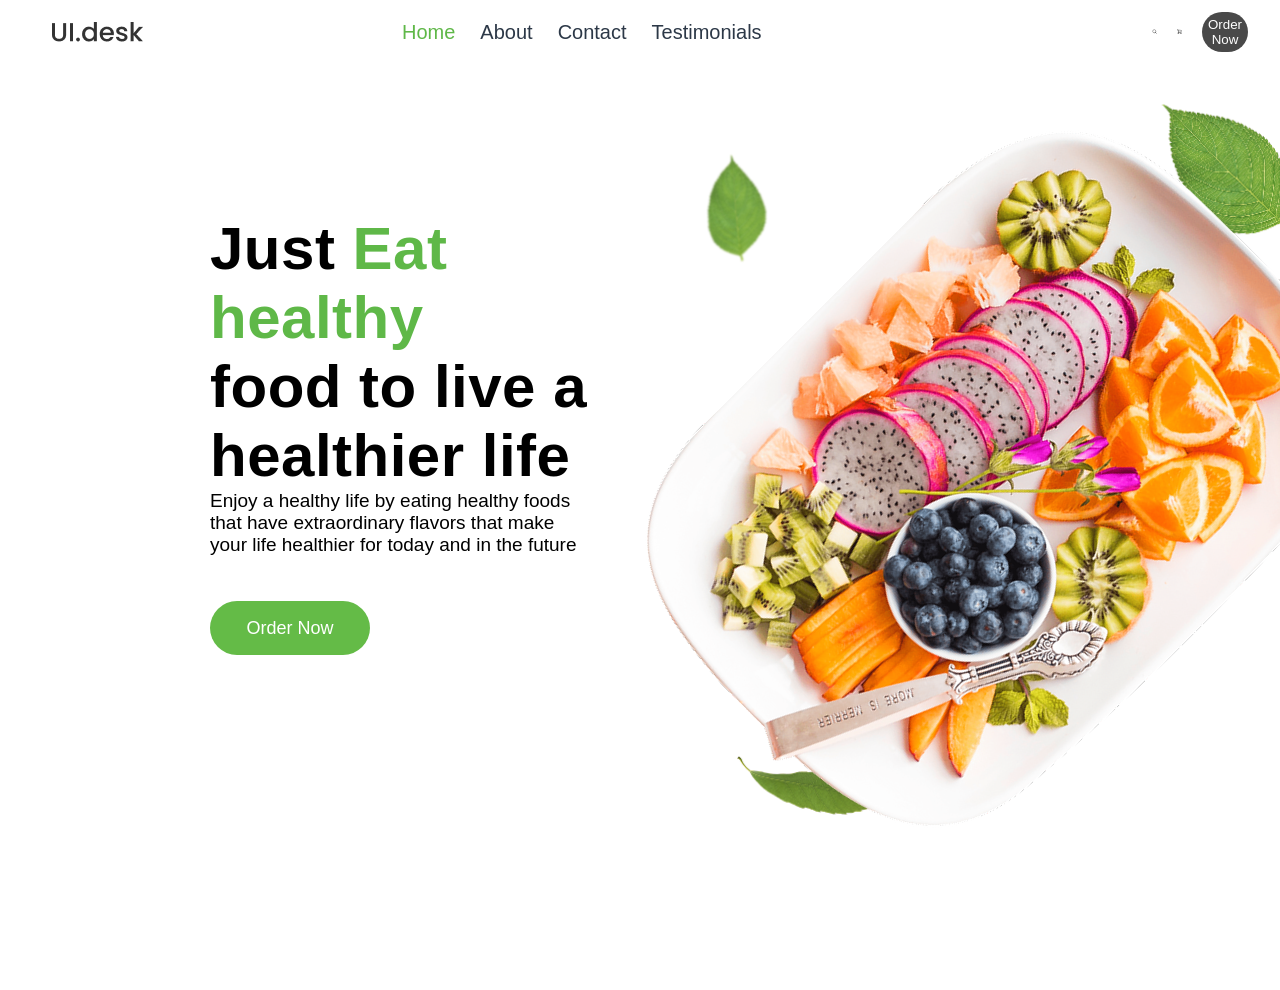
==== homework16-1/index.html @ e789204e "homework16" ====
<!doctype html>
<html lang="en">
  <head>
    <meta charset="UTF-8" />
    <meta name="viewport" content="width=device-width, initial-scale=1.0" />
    <title>Здоровое питание</title>
    <link rel="stylesheet" href="./style.css" />
  </head>
  <body>
    <div class="container1">
      <div class="header">
        <img src="./UI.desk.png" alt="" class="img1" />

        <a href="" class="text1">Home</a>
        <a href="" class="text2">About</a>
        <a href="" class="text2">Contact</a>
        <a href="" class="text2" style="padding-right: 370px">Testimonials</a>

        <svg
          xmlns="http://www.w3.org/2000/svg"
          fill="none"
          viewBox="0 0 24 24"
          stroke-width="1.5"
          stroke="currentColor"
          class="size-6"
        >
          <path
            stroke-linecap="round"
            stroke-linejoin="round"
            d="m21 21-5.197-5.197m0 0A7.5 7.5 0 1 0 5.196 5.196a7.5 7.5 0 0 0 10.607 10.607Z"
          />
        </svg>

        <svg
          xmlns="http://www.w3.org/2000/svg"
          fill="none"
          viewBox="0 0 24 24"
          stroke-width="1.5"
          stroke="currentColor"
          class="size-6"
        >
          <path
            stroke-linecap="round"
            stroke-linejoin="round"
            d="M2.25 3h1.386c.51 0 .955.343 1.087.835l.383 1.437M7.5 14.25a3 3 0 0 0-3 3h15.75m-12.75-3h11.218c1.121-2.3 2.1-4.684 2.924-7.138a60.114 60.114 0 0 0-16.536-1.84M7.5 14.25 5.106 5.272M6 20.25a.75.75 0 1 1-1.5 0 .75.75 0 0 1 1.5 0Zm12.75 0a.75.75 0 1 1-1.5 0 .75.75 0 0 1 1.5 0Z"
          />
        </svg>

        <button class="button1">
          <p>Order Now</p>
        </button>
      </div>

      <div class="in-container1">
        <div class="div1">
          <h1 class="title1">
            Just <span class="span1">Eat healthy <br /></span>food to live a
            <br />healthier life
          </h1>
          <p class="subtitle1">
            Enjoy a healthy life by eating healthy foods <br>that have extraordinary
            flavors that make <br>your life healthier for today and in the future
          </p>

          <button class="button2">
            <p>Order Now</p>
          </button>
        </div>

        <div class="div2">

            <img src="./header Image.png" alt="" class="img2">
        </div>
      </div>
    </div>

    
  </body>
</html>
---- homework16-1/style.css ----
* {
  margin: 0;
  font-family: 'Lucida Sans', 'Lucida Sans Regular', 'Lucida Grande', 'Lucida Sans Unicode', Geneva, Verdana, sans-serif;
}
.container1 {
    width: 100%;
    height: 110vh;
}
.header {
  width: 95%;
  height: 40px;
  padding: 12px 0px;
  margin: auto;
  display: flex;
  align-items: center;
  gap: 20px; 
}
.img1{
    margin-left: 20px;
}
.text1{
    padding-left: 239px;
    color: rgba(95, 184, 72, 1);
    font-size: 20px;
    text-decoration: none;
}
.text2{
    padding-left: 5px;
    color: rgba(44, 56, 71, 1);
    font-size: 20px;
    text-decoration: none;
}
.size-6{
    max-width: 25px;

}
.button1{
    width: 130px;
    height: 40px;
    border-radius: 22px;
    background-color: rgba(73, 73, 73, 1);
    color: white;
    border: none;
}
.in-container1{
    width: 100%;
    display: flex;

}
.div1{
    width: 500px;
    height: 500px;
    margin-left: 180px;
    margin-top: 150px;
    padding-left: 30px;
}
.title1{
    font-size: 60px;
    font-weight: 600;
    letter-spacing: 0.5px;
}
.span1{
    color: rgba(95, 184, 72, 1);
}
.subtitle1{
    max-width: 480px;
    font-size: 19px;
}
.button2{
    width: 160px;
    height: 54px;
    border-radius: 28px;
    background-color: rgba(100, 187, 71, 1);
    color: white;
    border: none;
    margin-top: 45px;
    font-size: 18px;

}
.div2{
    width: 700px;
    height: 770px;
    background-image: url("./bg\ elements.png");
    background-position: center;
    background-repeat: no-repeat;
    background-size: cover;
    margin-left: -90px;
}
.img2{
    margin-right: -59px;
}
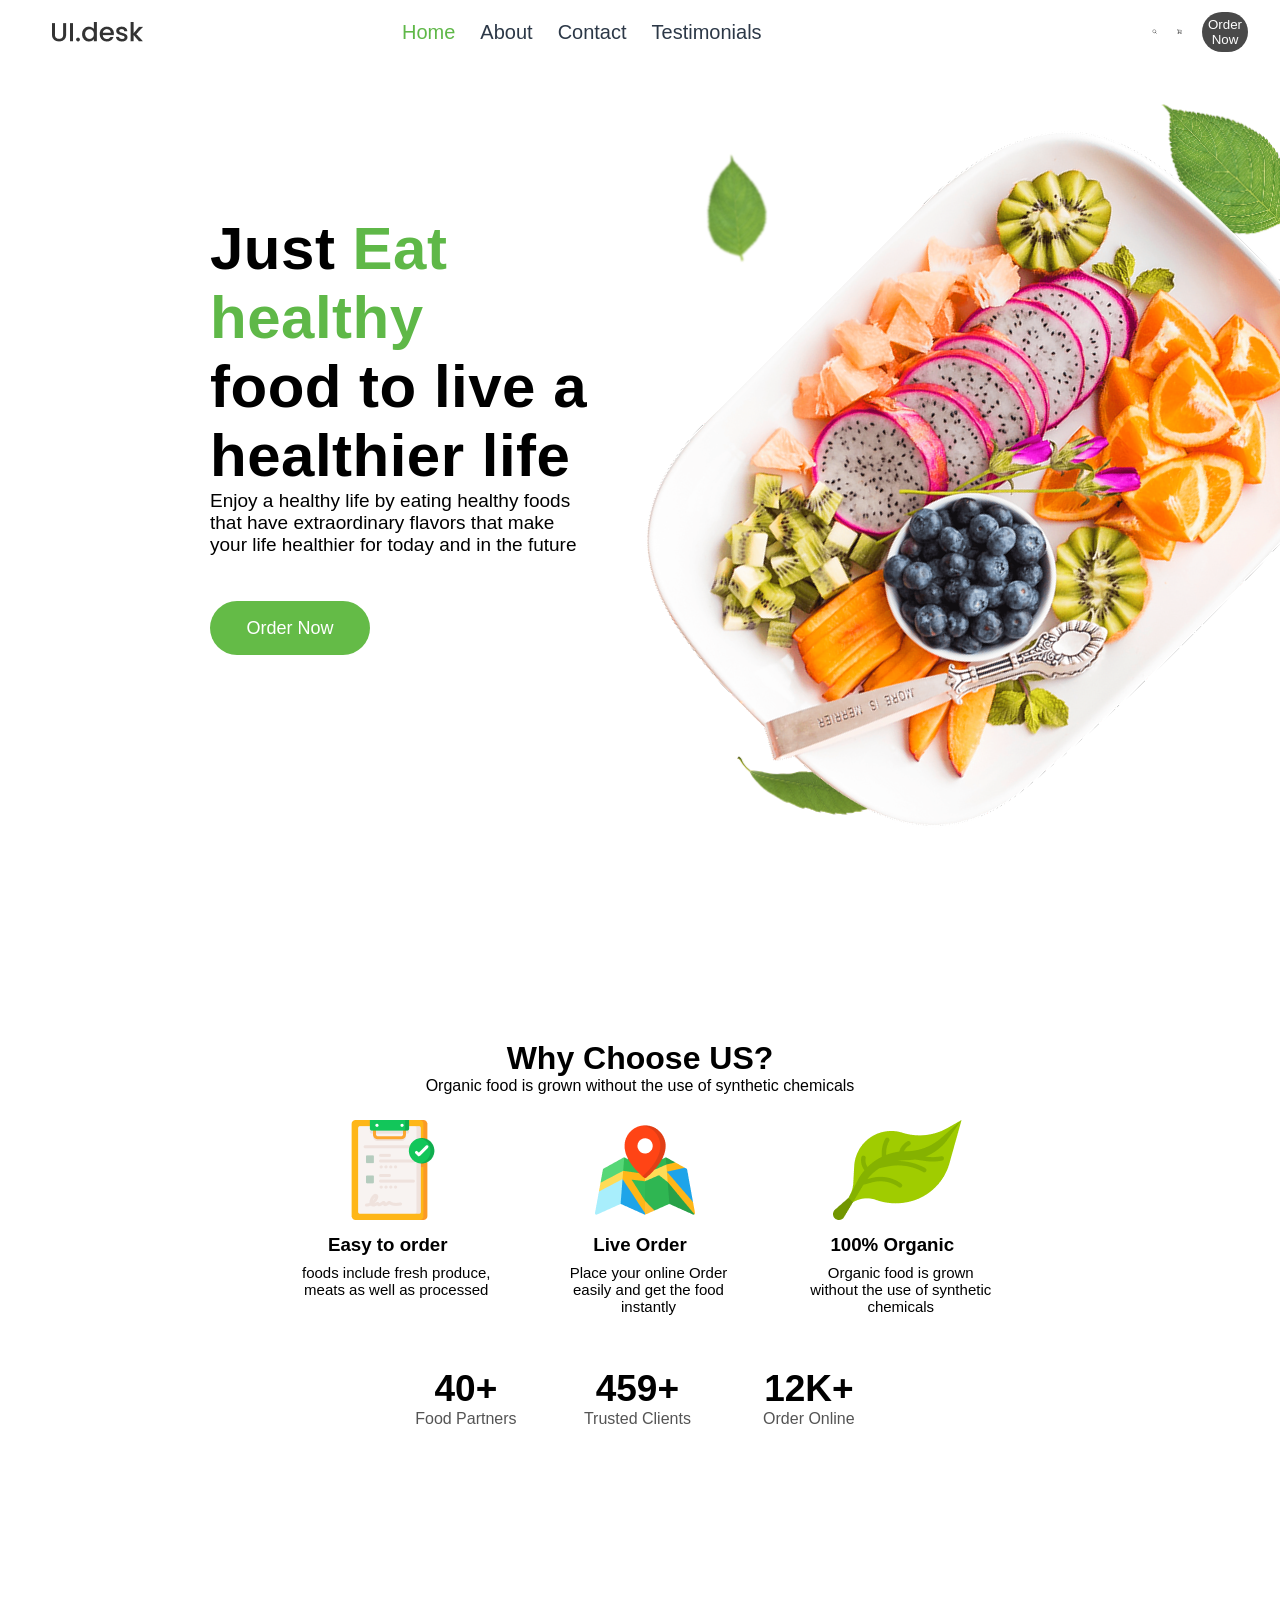
==== commit 8b14166a: "homework16" ====
--- a/homework16-1/index.html
+++ b/homework16-1/index.html
@@ -58,8 +58,9 @@
             <br />healthier life
           </h1>
           <p class="subtitle1">
-            Enjoy a healthy life by eating healthy foods <br>that have extraordinary
-            flavors that make <br>your life healthier for today and in the future
+            Enjoy a healthy life by eating healthy foods <br />that have
+            extraordinary flavors that make <br />your life healthier for today
+            and in the future
           </p>
 
           <button class="button2">
@@ -68,12 +69,71 @@
         </div>
 
         <div class="div2">
-
-            <img src="./header Image.png" alt="" class="img2">
+          <img src="./header Image.png" alt="" class="img2" />
         </div>
       </div>
     </div>
 
-    
+    <div class="container2">
+      <h1 class="title2">Why Choose US?</h1>
+      <p class="subtitle2">
+        Organic food is grown without the use of synthetic chemicals
+      </p>
+
+      <div class="in-container2">
+        <div class="in-cont">
+          <div class="div3">
+            <img src="./Icon.png" alt="" class="img3"/>
+
+            <h3>Easy to order</h3>
+            <p class="subtitle3">
+              foods include fresh produce, meats as well as processed
+            </p>
+
+          </div>
+
+          <div class="div3">
+
+            <img src="./Icon (1).png" alt="" class="img3"/>
+
+            <h3>Live Order</h3>
+            <p class="subtitle3">
+              Place your online Order easily and get the food instantly
+            </p>
+          </div>
+
+          <div class="div3">
+
+            <img src="./leaf 1.png" alt="" class="img3"/>
+
+            <h3>100% Organic</h3>
+            <p class="subtitle3">
+              Organic food is grown without the use of synthetic chemicals
+            </p>
+          </div>
+        </div>
+
+        <div class="in-cont2">
+
+            <div class="div4">
+
+                <h1 class="title3">40+</h1>
+                <p style="color: rgba(84, 84, 84, 1);">Food Partners</p>
+            </div>
+
+            <div class="div4">
+
+                <h1 class="title3">459+</h1>
+                <p style="color: rgba(84, 84, 84, 1);">Trusted Clients</p>
+            </div>
+
+            <div class="div4">
+
+                <h1 class="title3">12K+</h1>
+                <p style="color: rgba(84, 84, 84, 1);">Order Online</p>
+            </div>
+        </div>
+      </div>
+    </div>
   </body>
 </html>
--- a/homework16-1/style.css
+++ b/homework16-1/style.css
@@ -88,4 +88,53 @@
 }
 .img2{
     margin-right: -59px;
+}
+.container2{
+    width: 70%;
+    height: 63vh;
+    margin: auto;
+    text-align: center;
+    margin-top: 50px;
+    margin-bottom: 30px;
+}
+.in-cont{
+    width: 80%;
+    height: 250px;
+    margin: auto;
+    display: flex;
+    gap: 40px;
+}
+.div3{
+    width: 33%;
+    height: 100%;
+    flex-direction: column;
+    text-align: center;
+}
+.img3{
+    margin-top: 25px;
+    margin-bottom: 10px;
+    margin-left: 10px;
+}
+.subtitle3{
+    max-width: 250px;
+    font-size: 15px;
+    padding-left: 17px;
+    padding-top: 8px;
+}
+.in-cont2{
+    width: 58%;
+    height: 110px;
+    margin: auto;
+    margin-top: 13px;
+    display: flex;
+}
+.div4{
+    width: 33%;
+    height: 100%;
+    text-align: center;
+}
+.title3{
+    padding-top: 10px;
+    font-weight: 900;
+    font-size: 37px;
 }
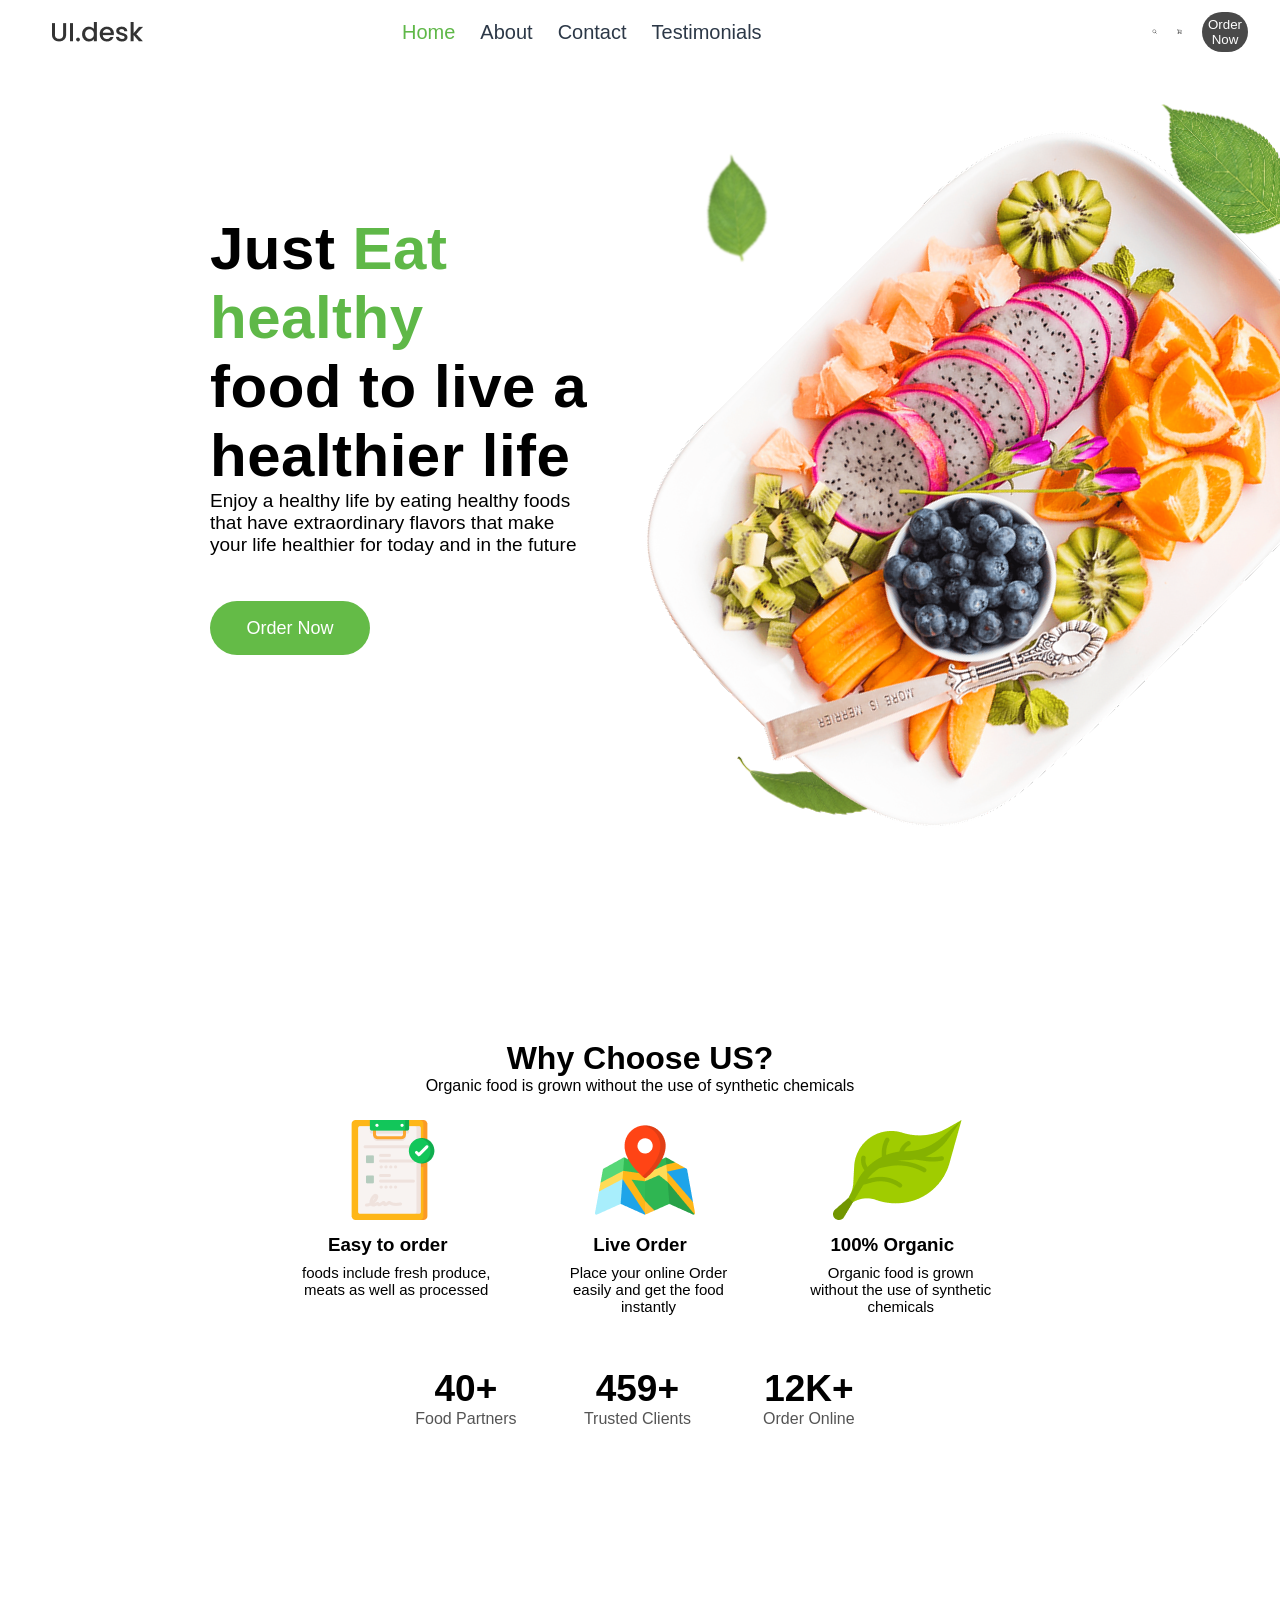
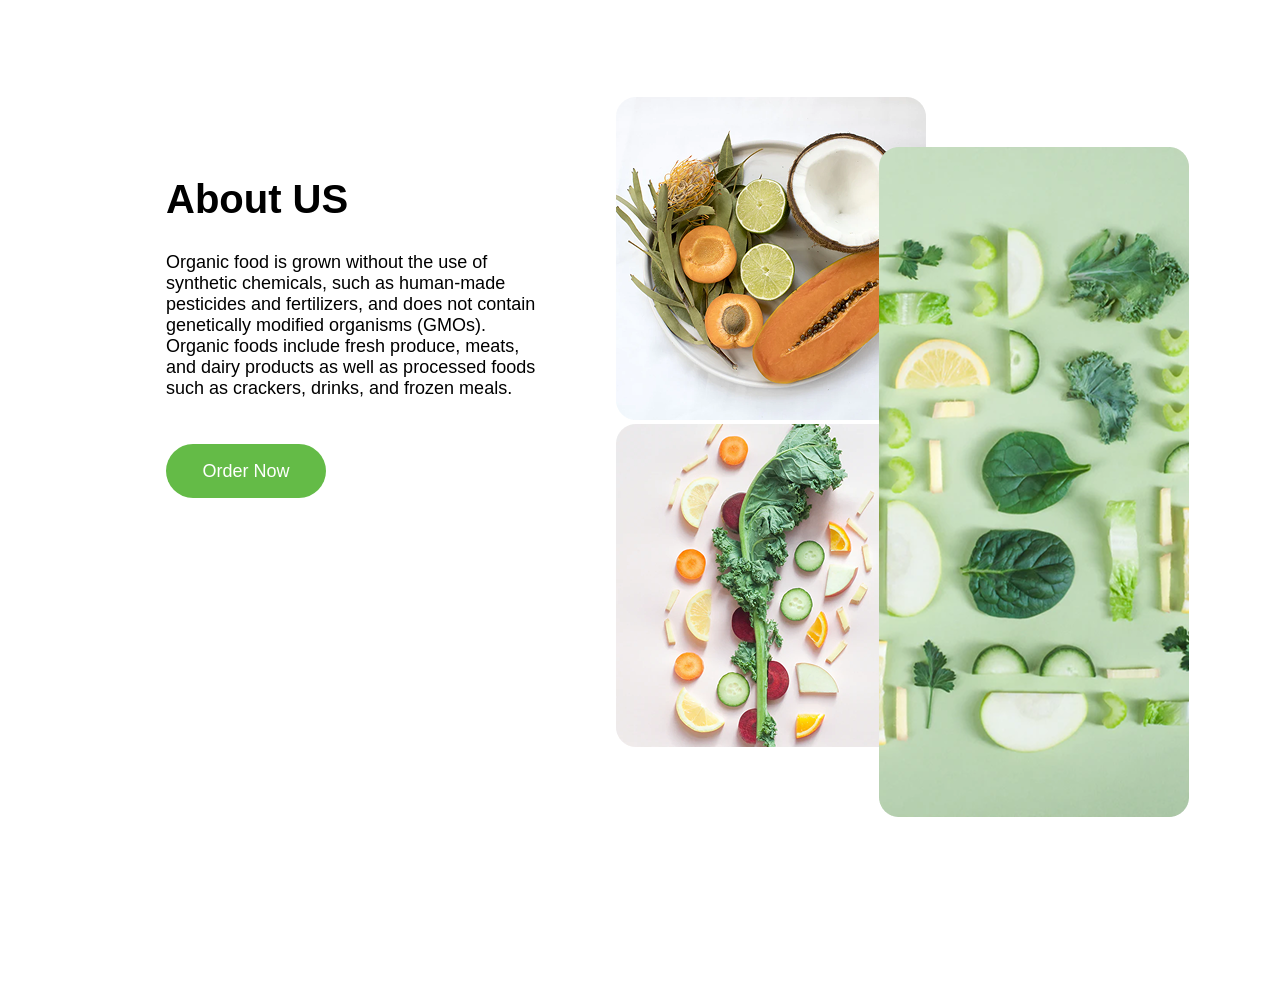
==== commit 44925a5a: "homework16" ====
--- a/homework16-1/index.html
+++ b/homework16-1/index.html
@@ -83,18 +83,16 @@
       <div class="in-container2">
         <div class="in-cont">
           <div class="div3">
-            <img src="./Icon.png" alt="" class="img3"/>
+            <img src="./Icon.png" alt="" class="img3" />
 
             <h3>Easy to order</h3>
             <p class="subtitle3">
               foods include fresh produce, meats as well as processed
             </p>
-
           </div>
 
           <div class="div3">
-
-            <img src="./Icon (1).png" alt="" class="img3"/>
+            <img src="./Icon (1).png" alt="" class="img3" />
 
             <h3>Live Order</h3>
             <p class="subtitle3">
@@ -103,8 +101,7 @@
           </div>
 
           <div class="div3">
-
-            <img src="./leaf 1.png" alt="" class="img3"/>
+            <img src="./leaf 1.png" alt="" class="img3" />
 
             <h3>100% Organic</h3>
             <p class="subtitle3">
@@ -114,26 +111,52 @@
         </div>
 
         <div class="in-cont2">
+          <div class="div4">
+            <h1 class="title3">40+</h1>
+            <p style="color: rgba(84, 84, 84, 1)">Food Partners</p>
+          </div>
 
-            <div class="div4">
+          <div class="div4">
+            <h1 class="title3">459+</h1>
+            <p style="color: rgba(84, 84, 84, 1)">Trusted Clients</p>
+          </div>
 
-                <h1 class="title3">40+</h1>
-                <p style="color: rgba(84, 84, 84, 1);">Food Partners</p>
-            </div>
-
-            <div class="div4">
-
-                <h1 class="title3">459+</h1>
-                <p style="color: rgba(84, 84, 84, 1);">Trusted Clients</p>
-            </div>
-
-            <div class="div4">
-
-                <h1 class="title3">12K+</h1>
-                <p style="color: rgba(84, 84, 84, 1);">Order Online</p>
-            </div>
+          <div class="div4">
+            <h1 class="title3">12K+</h1>
+            <p style="color: rgba(84, 84, 84, 1)">Order Online</p>
+          </div>
         </div>
       </div>
     </div>
+
+    <div class="container3">
+      <div class="in-container3">
+        <h1 class="title4">About US</h1>
+        <p class="subtitle4">
+          Organic food is grown without the use of <br />synthetic chemicals,
+          such as human-made <br />pesticides and fertilizers, and does not
+          contain <br />
+          genetically modified organisms (GMOs). <br />Organic foods include
+          fresh produce, meats, <br />and dairy products as well as processed
+          foods <br />such as crackers, drinks, and frozen meals.
+        </p>
+
+        <button class="button2" style="margin-left: 70px">
+          <p>Order Now</p>
+        </button>
+      </div>
+
+      <div class="in-container4">
+        <img src="./Image 01.png" alt="" style="margin-left: 30px" />
+
+        <img src="./Image 02.png" alt="" style="margin-left: 30px" />
+      </div>
+
+      <div class="in-container5">
+        <img src="./Image 03.png" alt="" />
+      </div>
+    </div>
+
+    
   </body>
 </html>
--- a/homework16-1/style.css
+++ b/homework16-1/style.css
@@ -1,10 +1,12 @@
 * {
   margin: 0;
-  font-family: 'Lucida Sans', 'Lucida Sans Regular', 'Lucida Grande', 'Lucida Sans Unicode', Geneva, Verdana, sans-serif;
+  font-family:
+    "Lucida Sans", "Lucida Sans Regular", "Lucida Grande",
+    "Lucida Sans Unicode", Geneva, Verdana, sans-serif;
 }
 .container1 {
-    width: 100%;
-    height: 110vh;
+  width: 100%;
+  height: 110vh;
 }
 .header {
   width: 95%;
@@ -13,128 +15,152 @@
   margin: auto;
   display: flex;
   align-items: center;
-  gap: 20px; 
+  gap: 20px;
 }
-.img1{
-    margin-left: 20px;
+.img1 {
+  margin-left: 20px;
 }
-.text1{
-    padding-left: 239px;
-    color: rgba(95, 184, 72, 1);
-    font-size: 20px;
-    text-decoration: none;
+.text1 {
+  padding-left: 239px;
+  color: rgba(95, 184, 72, 1);
+  font-size: 20px;
+  text-decoration: none;
 }
-.text2{
-    padding-left: 5px;
-    color: rgba(44, 56, 71, 1);
-    font-size: 20px;
-    text-decoration: none;
+.text2 {
+  padding-left: 5px;
+  color: rgba(44, 56, 71, 1);
+  font-size: 20px;
+  text-decoration: none;
 }
-.size-6{
-    max-width: 25px;
-
+.size-6 {
+  max-width: 25px;
 }
-.button1{
-    width: 130px;
-    height: 40px;
-    border-radius: 22px;
-    background-color: rgba(73, 73, 73, 1);
-    color: white;
-    border: none;
+.button1 {
+  width: 130px;
+  height: 40px;
+  border-radius: 22px;
+  background-color: rgba(73, 73, 73, 1);
+  color: white;
+  border: none;
 }
-.in-container1{
-    width: 100%;
-    display: flex;
-
+.in-container1 {
+  width: 100%;
+  display: flex;
 }
-.div1{
-    width: 500px;
-    height: 500px;
-    margin-left: 180px;
-    margin-top: 150px;
-    padding-left: 30px;
+.div1 {
+  width: 500px;
+  height: 500px;
+  margin-left: 180px;
+  margin-top: 150px;
+  padding-left: 30px;
 }
-.title1{
-    font-size: 60px;
-    font-weight: 600;
-    letter-spacing: 0.5px;
+.title1 {
+  font-size: 60px;
+  font-weight: 600;
+  letter-spacing: 0.5px;
 }
-.span1{
-    color: rgba(95, 184, 72, 1);
+.span1 {
+  color: rgba(95, 184, 72, 1);
 }
-.subtitle1{
-    max-width: 480px;
-    font-size: 19px;
+.subtitle1 {
+  max-width: 480px;
+  font-size: 19px;
 }
-.button2{
-    width: 160px;
-    height: 54px;
-    border-radius: 28px;
-    background-color: rgba(100, 187, 71, 1);
-    color: white;
-    border: none;
-    margin-top: 45px;
-    font-size: 18px;
-
+.button2 {
+  width: 160px;
+  height: 54px;
+  border-radius: 28px;
+  background-color: rgba(100, 187, 71, 1);
+  color: white;
+  border: none;
+  margin-top: 45px;
+  font-size: 18px;
 }
-.div2{
-    width: 700px;
-    height: 770px;
-    background-image: url("./bg\ elements.png");
-    background-position: center;
-    background-repeat: no-repeat;
-    background-size: cover;
-    margin-left: -90px;
+.div2 {
+  width: 700px;
+  height: 770px;
+  background-image: url("./bg\ elements.png");
+  background-position: center;
+  background-repeat: no-repeat;
+  background-size: cover;
+  margin-left: -90px;
 }
-.img2{
-    margin-right: -59px;
+.img2 {
+  margin-right: -59px;
 }
-.container2{
-    width: 70%;
-    height: 63vh;
-    margin: auto;
-    text-align: center;
-    margin-top: 50px;
-    margin-bottom: 30px;
+.container2 {
+  width: 70%;
+  height: 63vh;
+  margin: auto;
+  text-align: center;
+  margin-top: 50px;
+  margin-bottom: 30px;
 }
-.in-cont{
-    width: 80%;
-    height: 250px;
-    margin: auto;
-    display: flex;
-    gap: 40px;
+.in-cont {
+  width: 80%;
+  height: 250px;
+  margin: auto;
+  display: flex;
+  gap: 40px;
 }
-.div3{
-    width: 33%;
-    height: 100%;
-    flex-direction: column;
-    text-align: center;
+.div3 {
+  width: 33%;
+  height: 100%;
+  flex-direction: column;
+  text-align: center;
 }
-.img3{
-    margin-top: 25px;
-    margin-bottom: 10px;
-    margin-left: 10px;
+.img3 {
+  margin-top: 25px;
+  margin-bottom: 10px;
+  margin-left: 10px;
 }
-.subtitle3{
-    max-width: 250px;
-    font-size: 15px;
-    padding-left: 17px;
-    padding-top: 8px;
+.subtitle3 {
+  max-width: 250px;
+  font-size: 15px;
+  padding-left: 17px;
+  padding-top: 8px;
 }
-.in-cont2{
-    width: 58%;
-    height: 110px;
-    margin: auto;
-    margin-top: 13px;
-    display: flex;
+.in-cont2 {
+  width: 58%;
+  height: 110px;
+  margin: auto;
+  margin-top: 13px;
+  display: flex;
 }
-.div4{
-    width: 33%;
-    height: 100%;
-    text-align: center;
+.div4 {
+  width: 33%;
+  height: 100%;
+  text-align: center;
 }
-.title3{
-    padding-top: 10px;
-    font-weight: 900;
-    font-size: 37px;
-}+.title3 {
+  padding-top: 10px;
+  font-weight: 900;
+  font-size: 37px;
+}
+.container3 {
+  width: 85%;
+  height: 100vh;
+  margin: auto;
+  display: flex;
+  margin-top: 90px;
+}
+.title4 {
+  padding-top: 80px;
+  font-size: 40px;
+  padding-left: 70px;
+  padding-bottom: 30px;
+}
+.subtitle4 {
+  padding-left: 70px;
+  font-size: 18px;
+}
+.in-container3 {
+  width: 45%;
+}
+.in-container4 {
+  width: 27%;
+}
+.in-container5 {
+  padding-top: 50px;
+  width: 27%;
+}
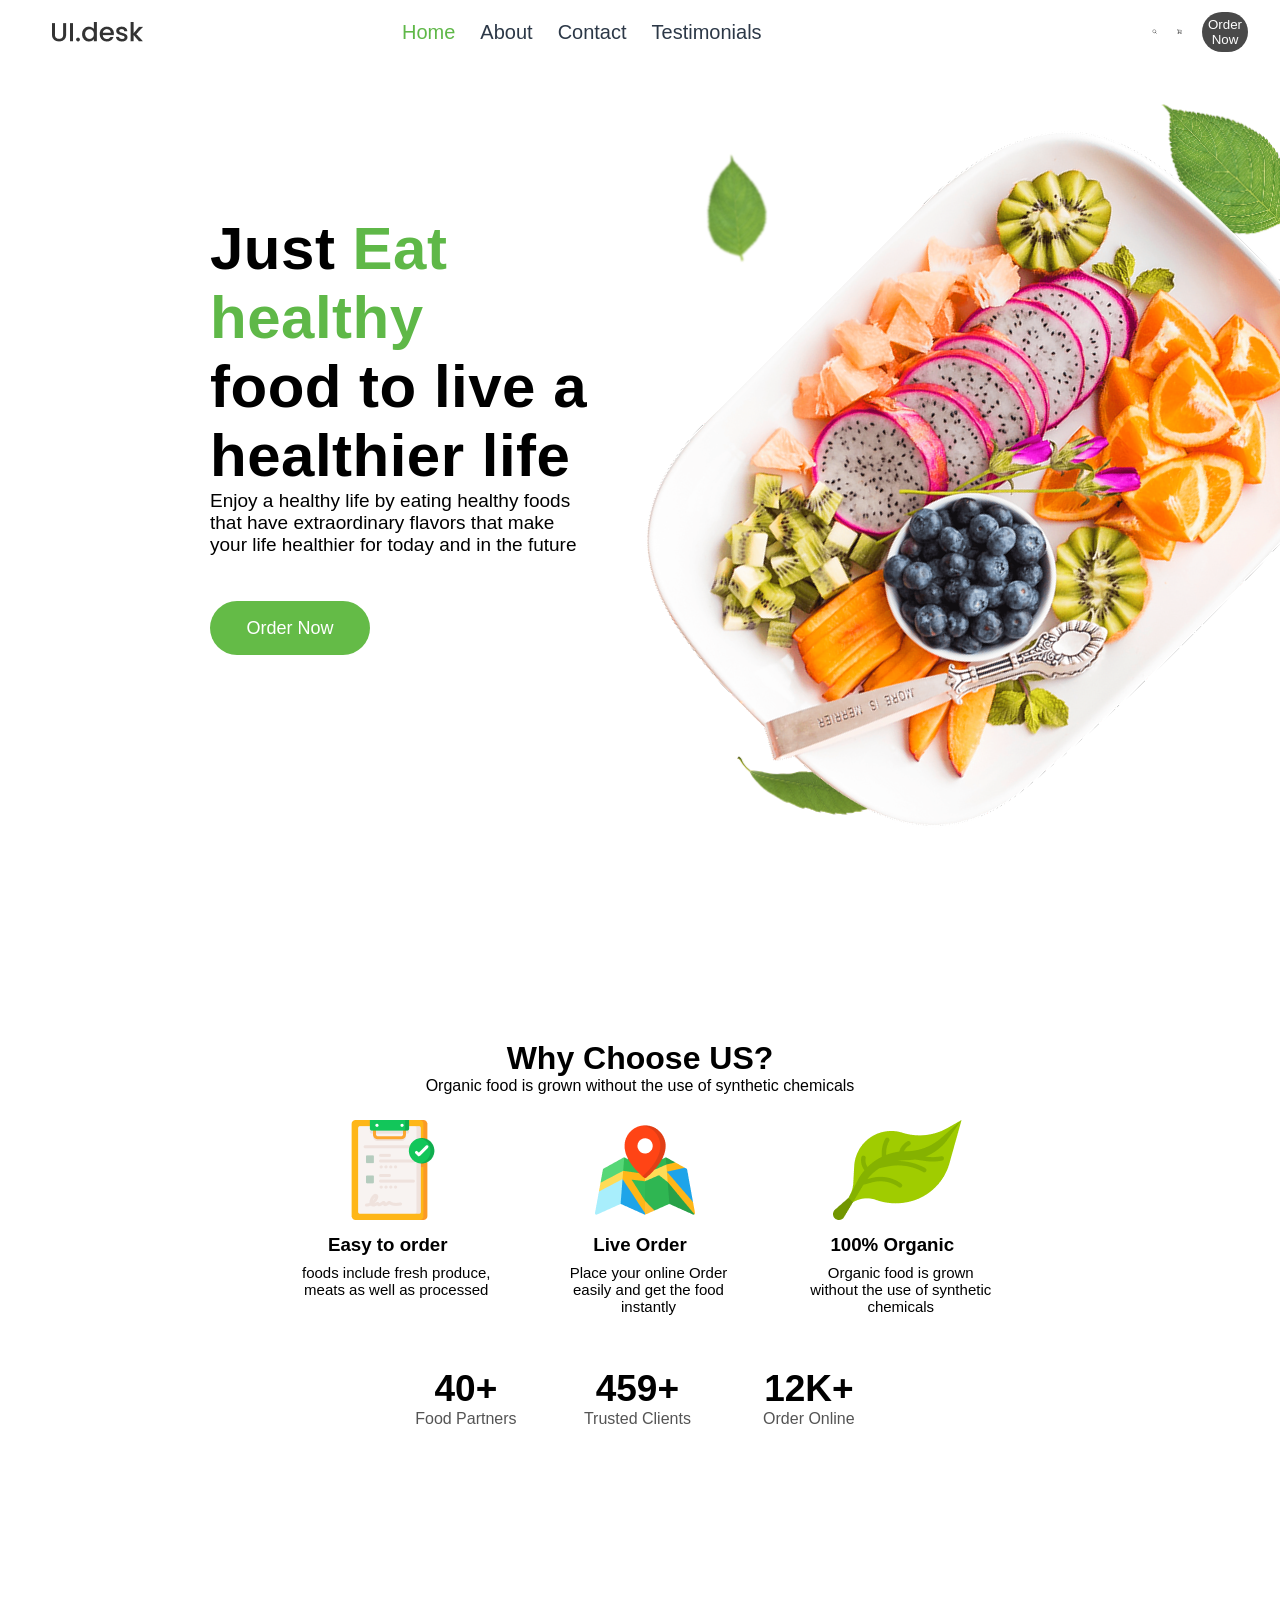
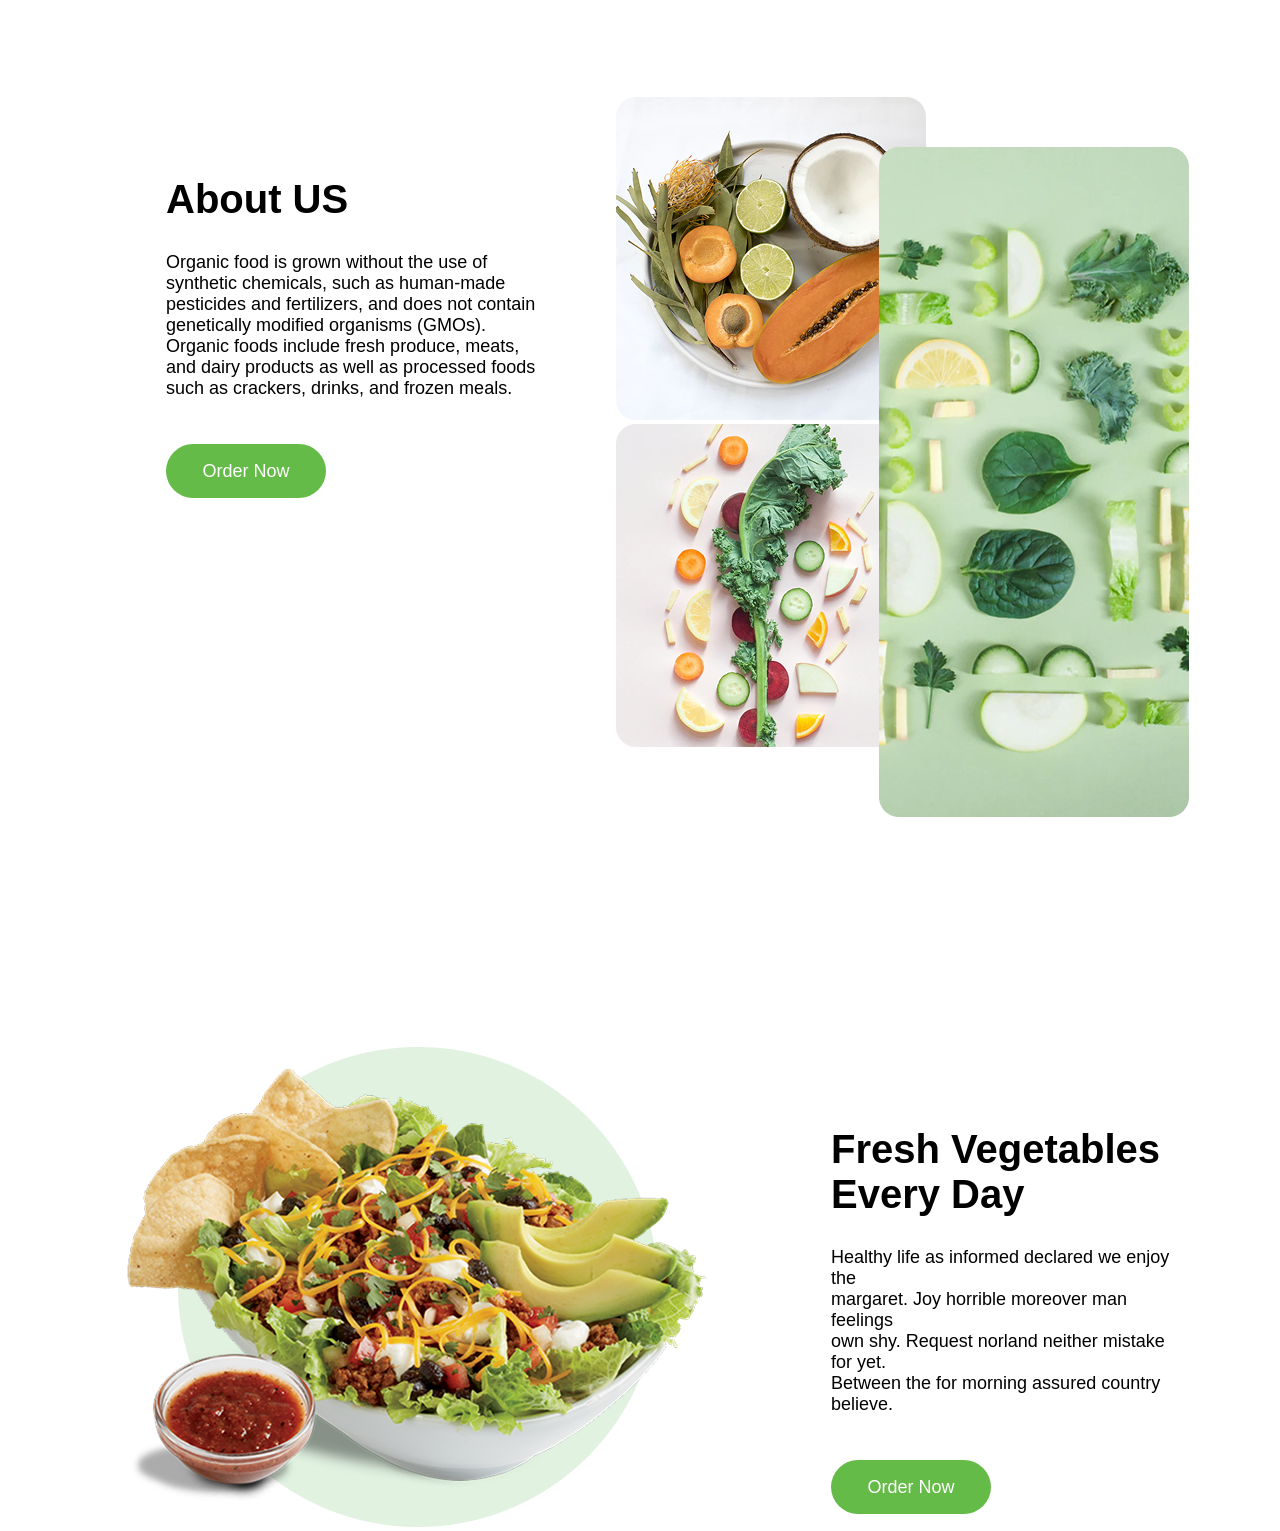
==== commit 0fed0d6d: "homework16" ====
--- a/homework16-1/index.html
+++ b/homework16-1/index.html
@@ -157,6 +157,24 @@
       </div>
     </div>
 
-    
+    <div class="container4">
+      <div class="in-container6">
+        <img src="./Group 4114.png" alt="" />
+      </div>
+
+      <div class="in-container7">
+        <h1 class="title4">Fresh Vegetables </BR>Every Day</h1>
+
+        <p class="subtitle4">
+          Healthy life as informed declared we enjoy the <br>margaret. Joy horrible
+          moreover man feelings <br>own shy. Request norland neither mistake for
+          yet. <br>Between the for morning assured country <br>believe.
+        </p>
+
+        <button class="button2" style="margin-left: 70px">
+          <p>Order Now</p>
+        </button>
+      </div>
+    </div>
   </body>
 </html>
--- a/homework16-1/style.css
+++ b/homework16-1/style.css
@@ -164,3 +164,16 @@
   padding-top: 50px;
   width: 27%;
 }
+.container4{
+    width: 85%;
+    height: 50vh;
+    margin: auto;
+    display: flex;
+    margin-top: 50px;
+}
+.in-container6{
+    margin-left: 30px;
+}
+.in-container7{
+    margin-left: 50px;
+}
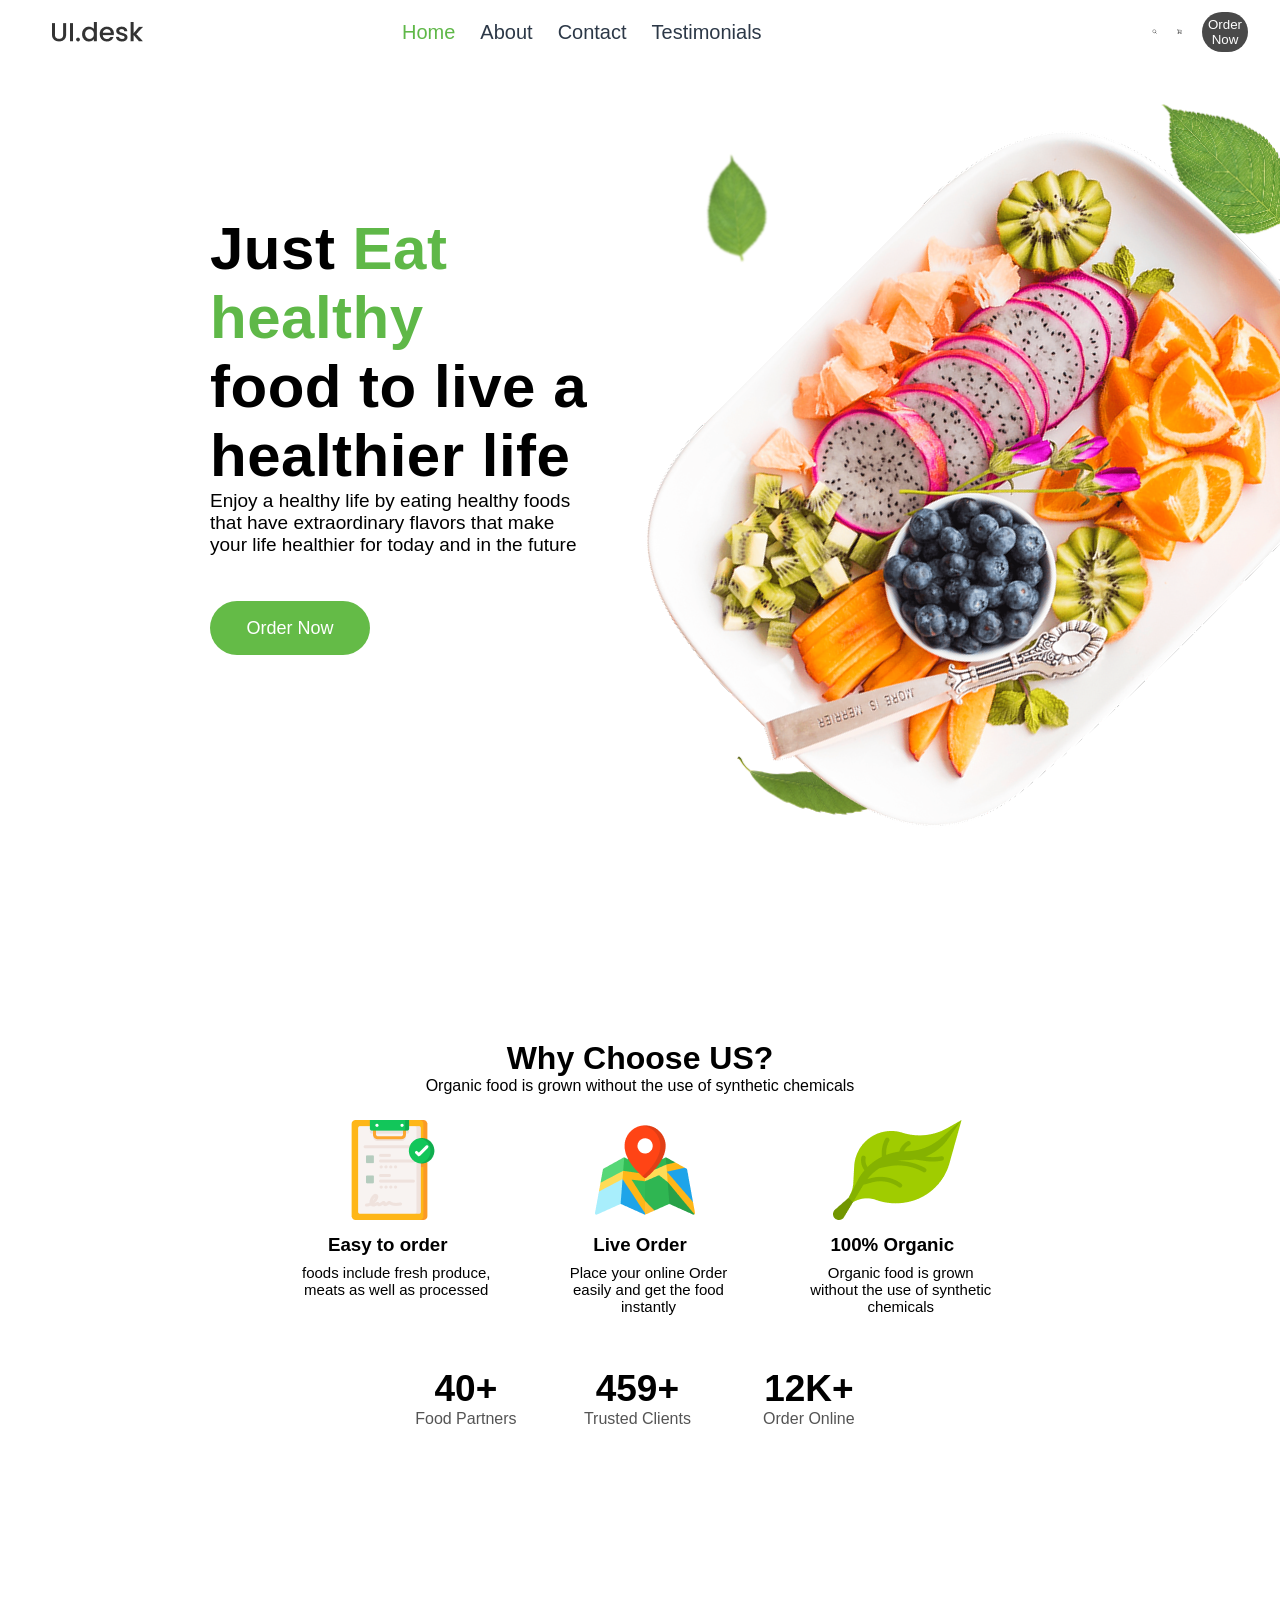
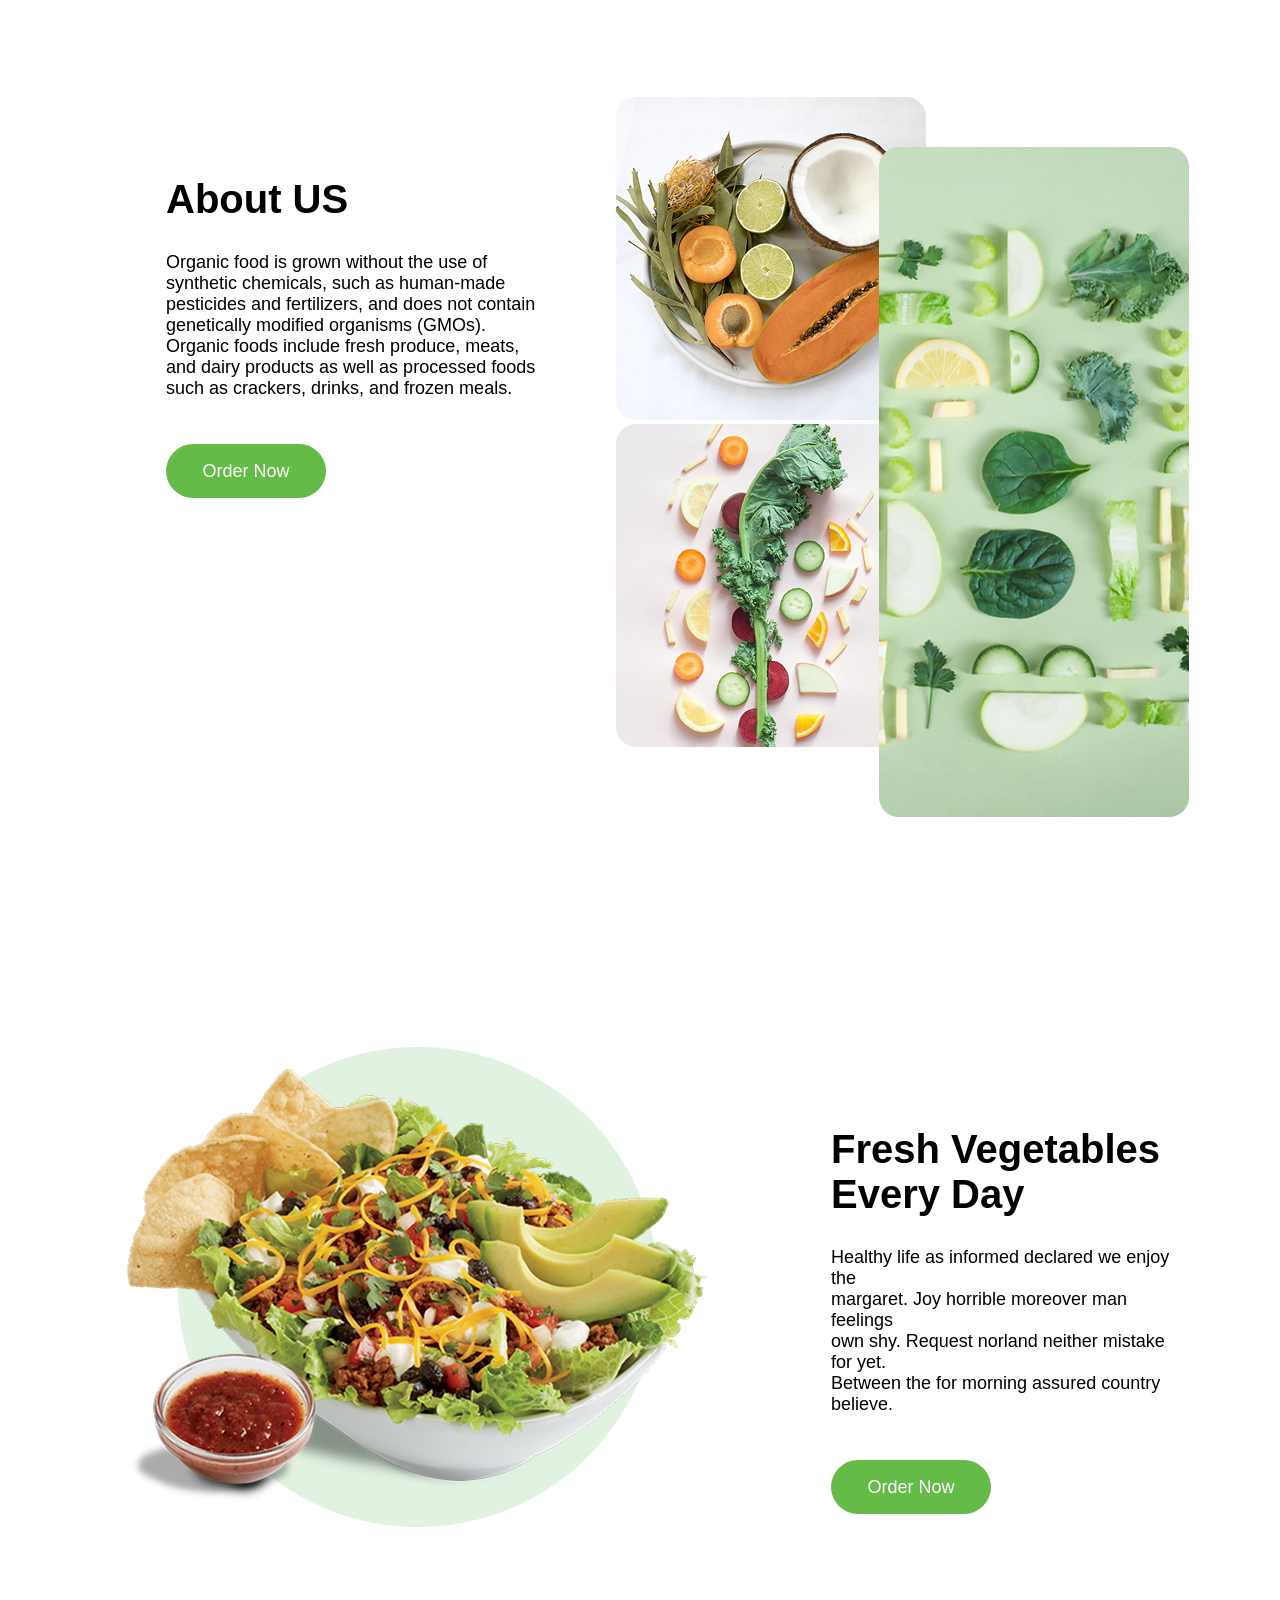
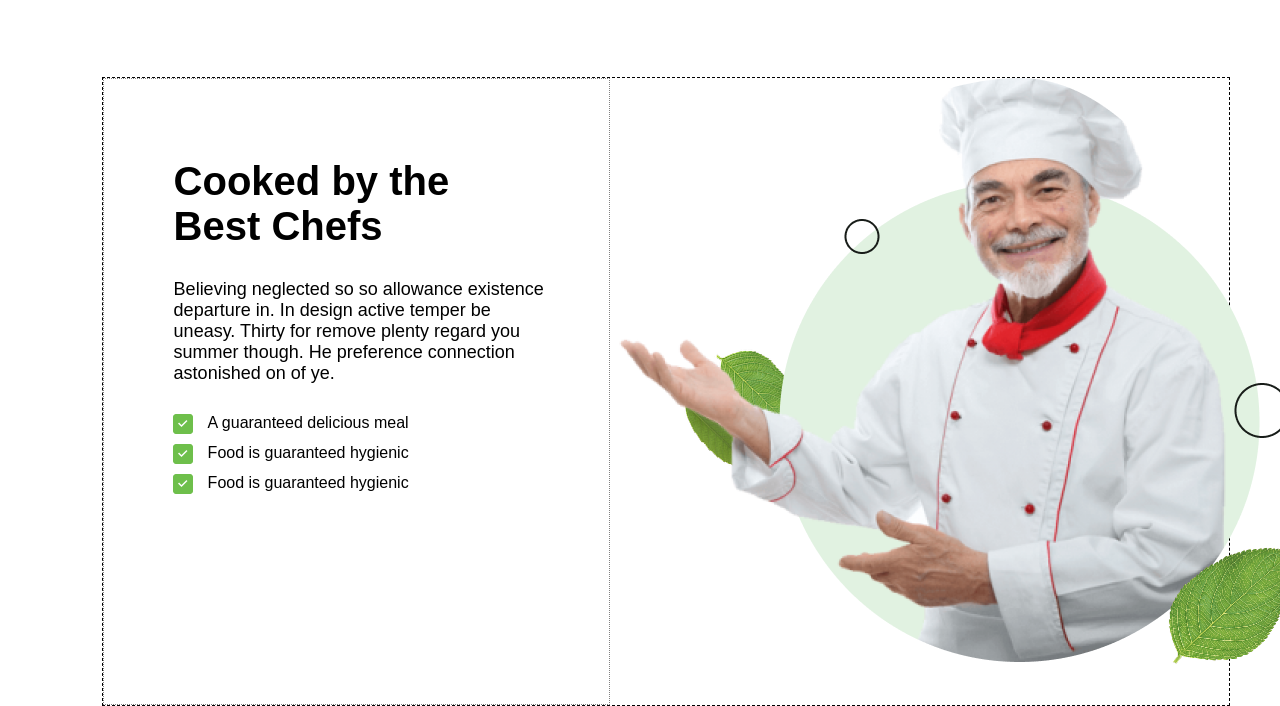
==== commit ac1b9a21: "homework16" ====
--- a/homework16-1/index.html
+++ b/homework16-1/index.html
@@ -163,12 +163,13 @@
       </div>
 
       <div class="in-container7">
-        <h1 class="title4">Fresh Vegetables </BR>Every Day</h1>
+        <h1 class="title4">Fresh Vegetables <br />Every Day</h1>
 
         <p class="subtitle4">
-          Healthy life as informed declared we enjoy the <br>margaret. Joy horrible
-          moreover man feelings <br>own shy. Request norland neither mistake for
-          yet. <br>Between the for morning assured country <br>believe.
+          Healthy life as informed declared we enjoy the <br />margaret. Joy
+          horrible moreover man feelings <br />own shy. Request norland neither
+          mistake for yet. <br />Between the for morning assured country
+          <br />believe.
         </p>
 
         <button class="button2" style="margin-left: 70px">
@@ -176,5 +177,37 @@
         </button>
       </div>
     </div>
+
+    <div class="container5">
+      <div class="in-container8">
+        <h1 class="title4">Cooked by the <br />Best Chefs</h1>
+        <p class="subtitle4">
+          Believing neglected so so allowance existence <br />
+          departure in. In design active temper be <br />
+          uneasy. Thirty for remove plenty regard you <br />
+          summer though. He preference connection <br />
+          astonished on of ye.
+        </p>
+
+        <div class="in-cont3" style="margin-top: 30px">
+          <img src="./check mark.png" alt="" />
+          <p>A guaranteed delicious meal</p>
+        </div>
+
+        <div class="in-cont3">
+          <img src="./check mark.png" alt="" />
+          <p>Food is guaranteed hygienic</p>
+        </div>
+
+        <div class="in-cont3">
+          <img src="./check mark.png" alt="" />
+          <p>Food is guaranteed hygienic</p>
+        </div>
+      </div>
+
+      <div class="in-container9">
+        <img src="./Image & bg elements.png" alt="" />
+      </div>
+    </div>
   </body>
 </html>
--- a/homework16-1/style.css
+++ b/homework16-1/style.css
@@ -164,16 +164,40 @@
   padding-top: 50px;
   width: 27%;
 }
-.container4{
-    width: 85%;
-    height: 50vh;
-    margin: auto;
-    display: flex;
-    margin-top: 50px;
-}
-.in-container6{
-    margin-left: 30px;
-}
-.in-container7{
-    margin-left: 50px;
-}+.container4 {
+  width: 85%;
+  height: 50vh;
+  margin: auto;
+  display: flex;
+  margin-top: 50px;
+}
+.in-container6 {
+  margin-left: 30px;
+}
+.in-container7 {
+  margin-left: 50px;
+}
+.container5 {
+  width: 88%;
+  margin: auto;
+  display: flex;
+  margin-top: 180px;
+  margin-right: 50px;
+  border: 1px dashed black;
+}
+.in-container8 {
+  width: 50%;
+  border: 1px dotted gray;
+}
+.in-container9 {
+  width: 55%;
+}
+.in-container8 img {
+  margin-left: 69px;
+}
+.in-cont3 {
+  width: 100%;
+  display: flex;
+  gap: 15px;
+  margin-bottom: 10px;
+}
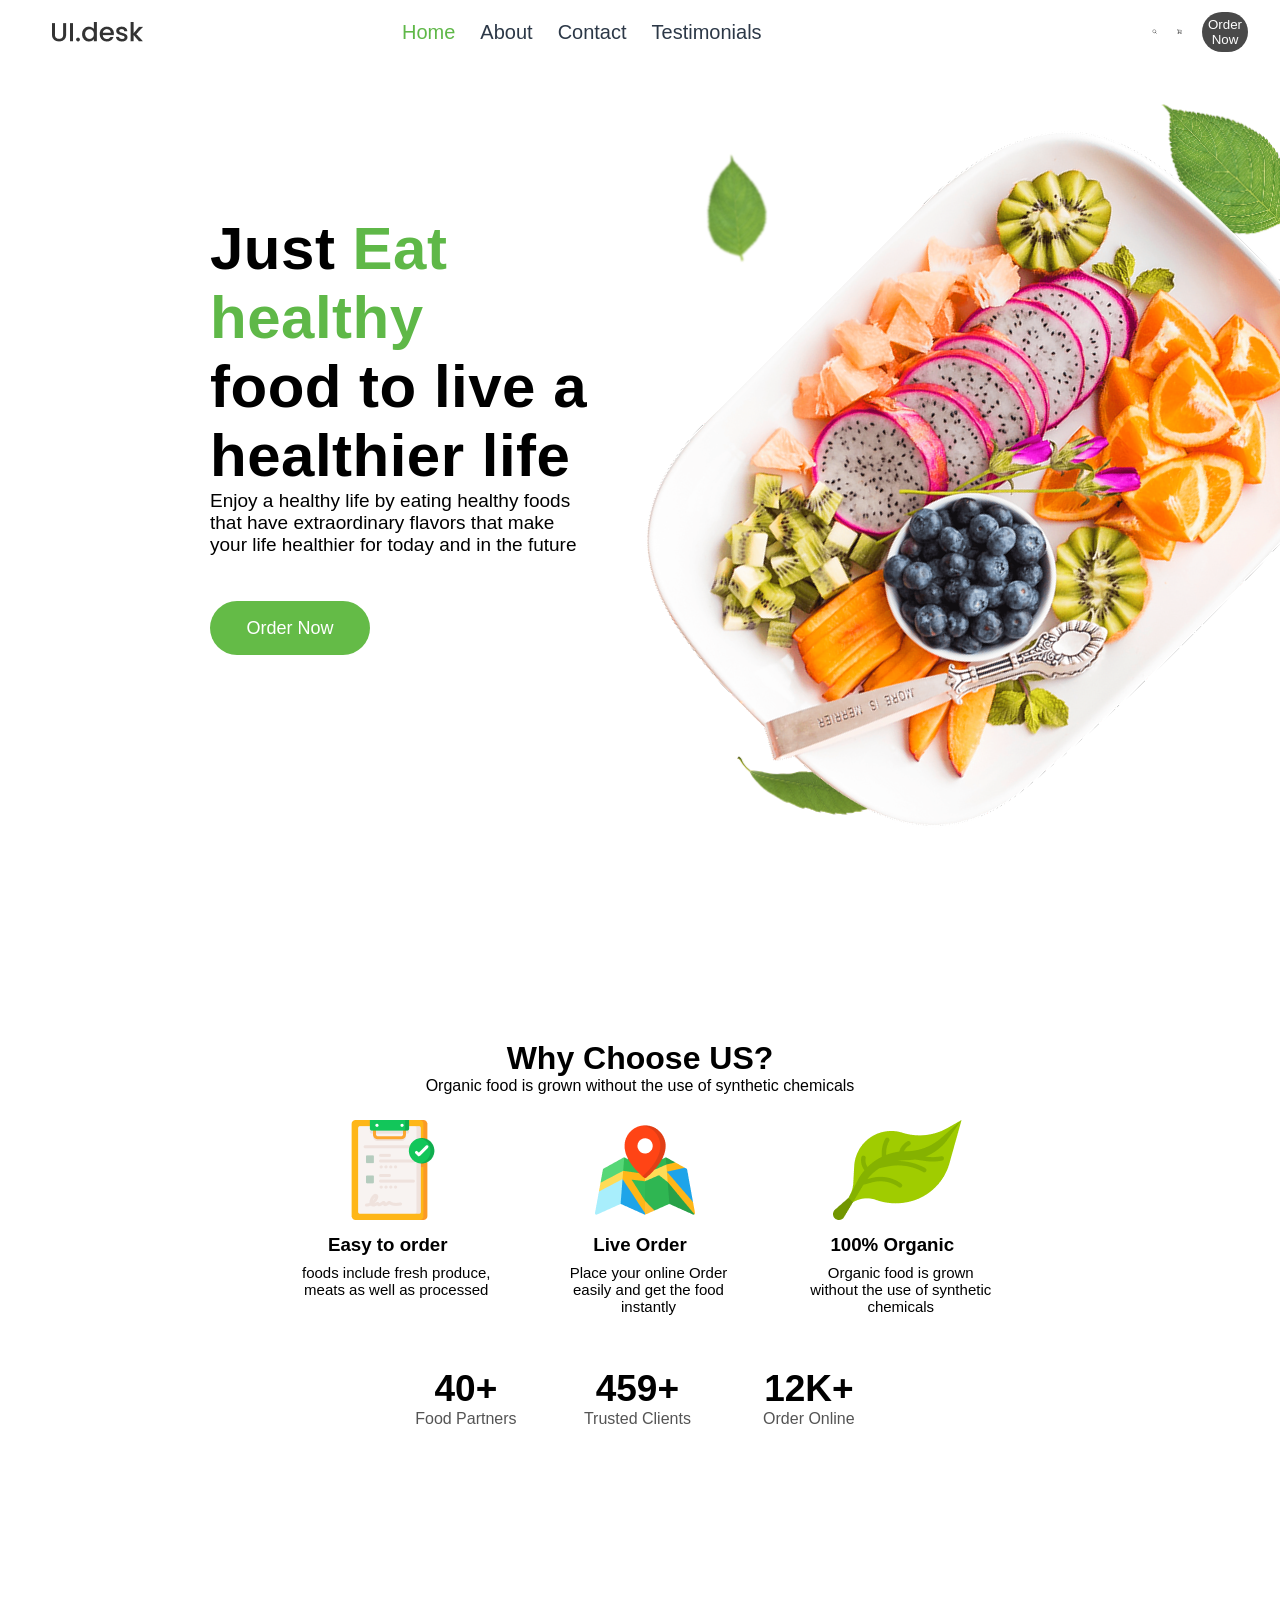
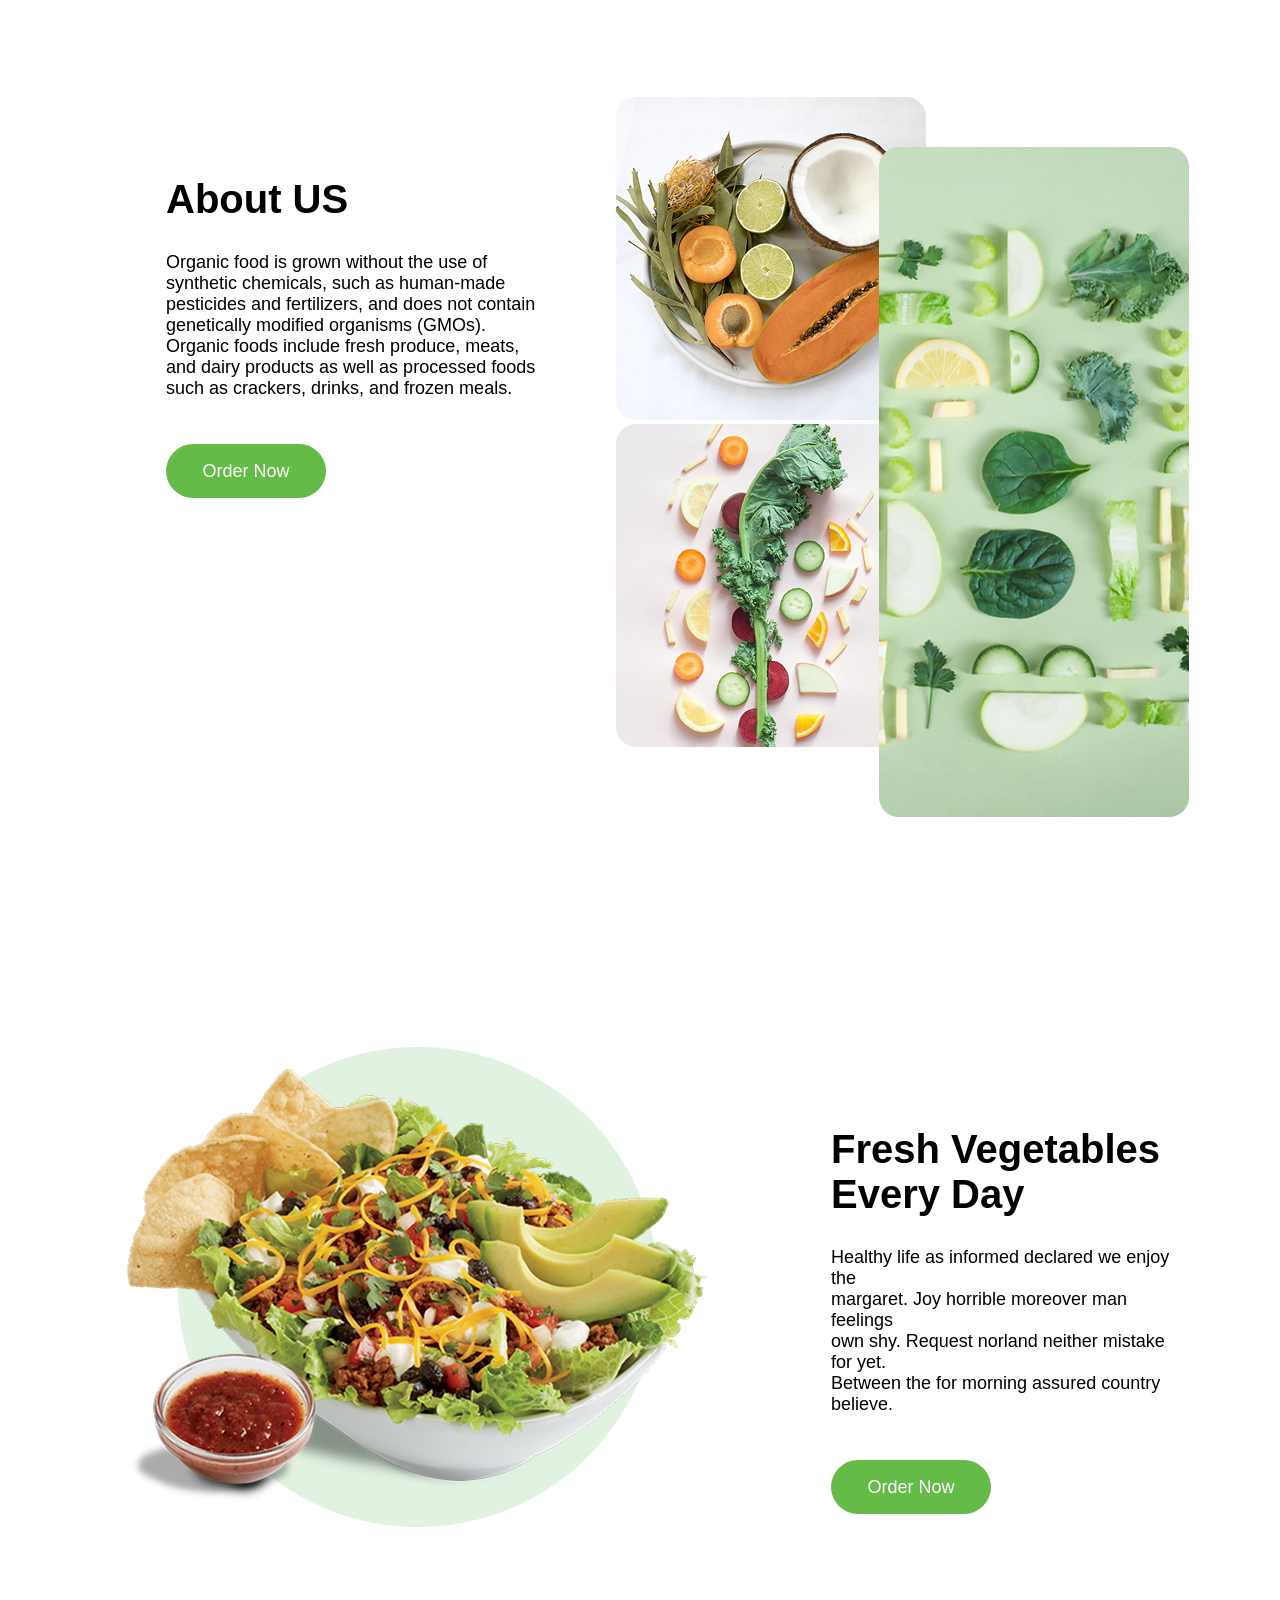
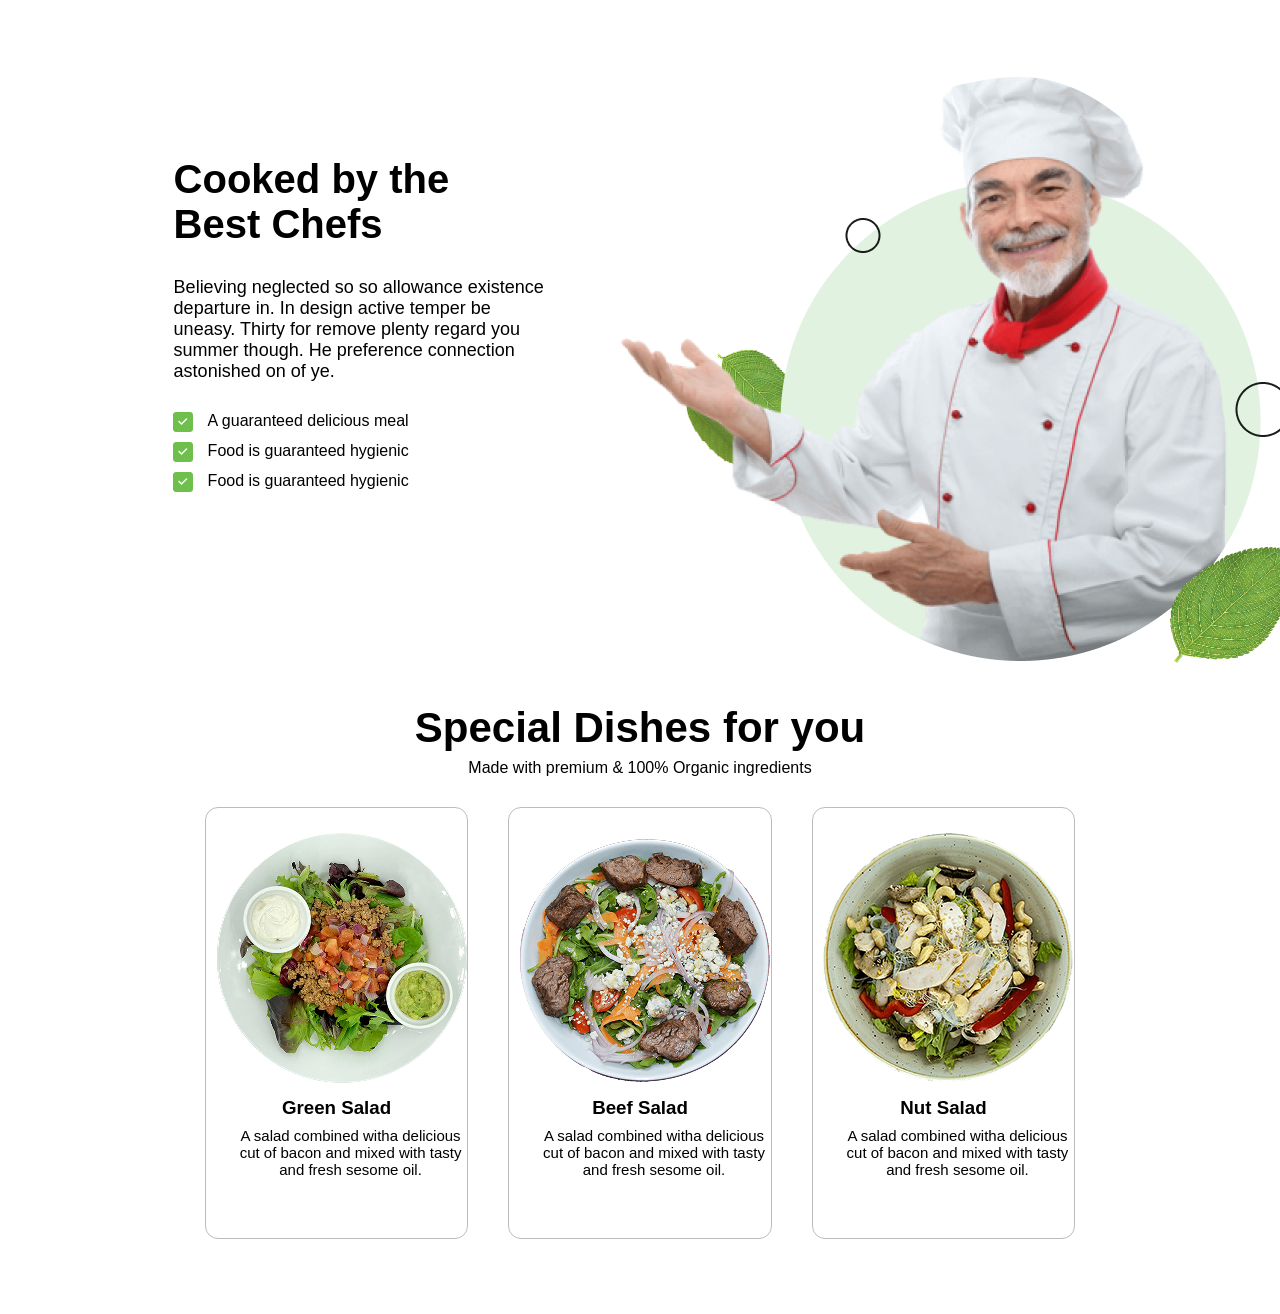
==== commit 199b2939: "homework16" ====
--- a/homework16-1/index.html
+++ b/homework16-1/index.html
@@ -209,5 +209,46 @@
         <img src="./Image & bg elements.png" alt="" />
       </div>
     </div>
-  </body>
+
+    <div class="container6">
+
+        <h1 class="title2" style="font-size: 42px; padding-bottom: 7px;">Special Dishes for you</h1>
+      <p class="subtitle2" style="padding-bottom: 30px;">
+        Made with premium & 100% Organic ingredients
+      </p>
+
+      <div class="in-container2">
+
+        <div class="in-cont">
+
+          <div class="div5">
+
+            <img src="./image (7).png" alt="" class="img3" />
+
+            <h3>Green Salad</h3>
+            <p class="subtitle5">
+              A salad combined witha delicious <br>cut of bacon and mixed with tasty <br>and fresh sesome oil.
+            </p>
+          </div>
+
+          <div class="div5">
+            <img src="./image (8).png" alt="" class="img3" />
+
+            <h3>Beef Salad</h3>
+            <p class="subtitle5">
+              A salad combined witha delicious <br>cut of bacon and mixed with tasty <br>and fresh sesome oil.
+            </p>
+          </div>
+
+          <div class="div5">
+            <img src="./image (9).png" alt="" class="img3" />
+
+            <h3>Nut Salad</h3>
+            <p class="subtitle5">
+               A salad combined witha delicious <br>cut of bacon and mixed with tasty <br>and fresh sesome oil.
+            </p>
+          </div>
+
+       </div>
+   </body>
 </html>
--- a/homework16-1/style.css
+++ b/homework16-1/style.css
@@ -183,11 +183,9 @@
   display: flex;
   margin-top: 180px;
   margin-right: 50px;
-  border: 1px dashed black;
 }
 .in-container8 {
   width: 50%;
-  border: 1px dotted gray;
 }
 .in-container9 {
   width: 55%;
@@ -201,3 +199,34 @@
   gap: 15px;
   margin-bottom: 10px;
 }
+.container6 {
+  width: 85%;
+  height: 560px;
+  margin: auto;
+  text-align: center;
+  margin-bottom: 50px;
+}
+.subtitle5 {
+  max-width: 250px;
+  font-size: 15px;
+  padding-left: 28px;
+  padding-top: 8px;
+}
+.div5 {
+  width: 33%;
+  height: 430px;
+  flex-direction: column;
+  text-align: center;
+  border: 0.2px solid rgba(128, 128, 128, 0.525);
+  border-radius: 13px;
+}
+.button3 {
+  width: 160px;
+  height: 54px;
+  border-radius: 28px;
+  background-color: rgba(100, 187, 71, 1);
+  color: white;
+  border: none;
+  margin-top: 45px;
+  font-size: 18px;
+}
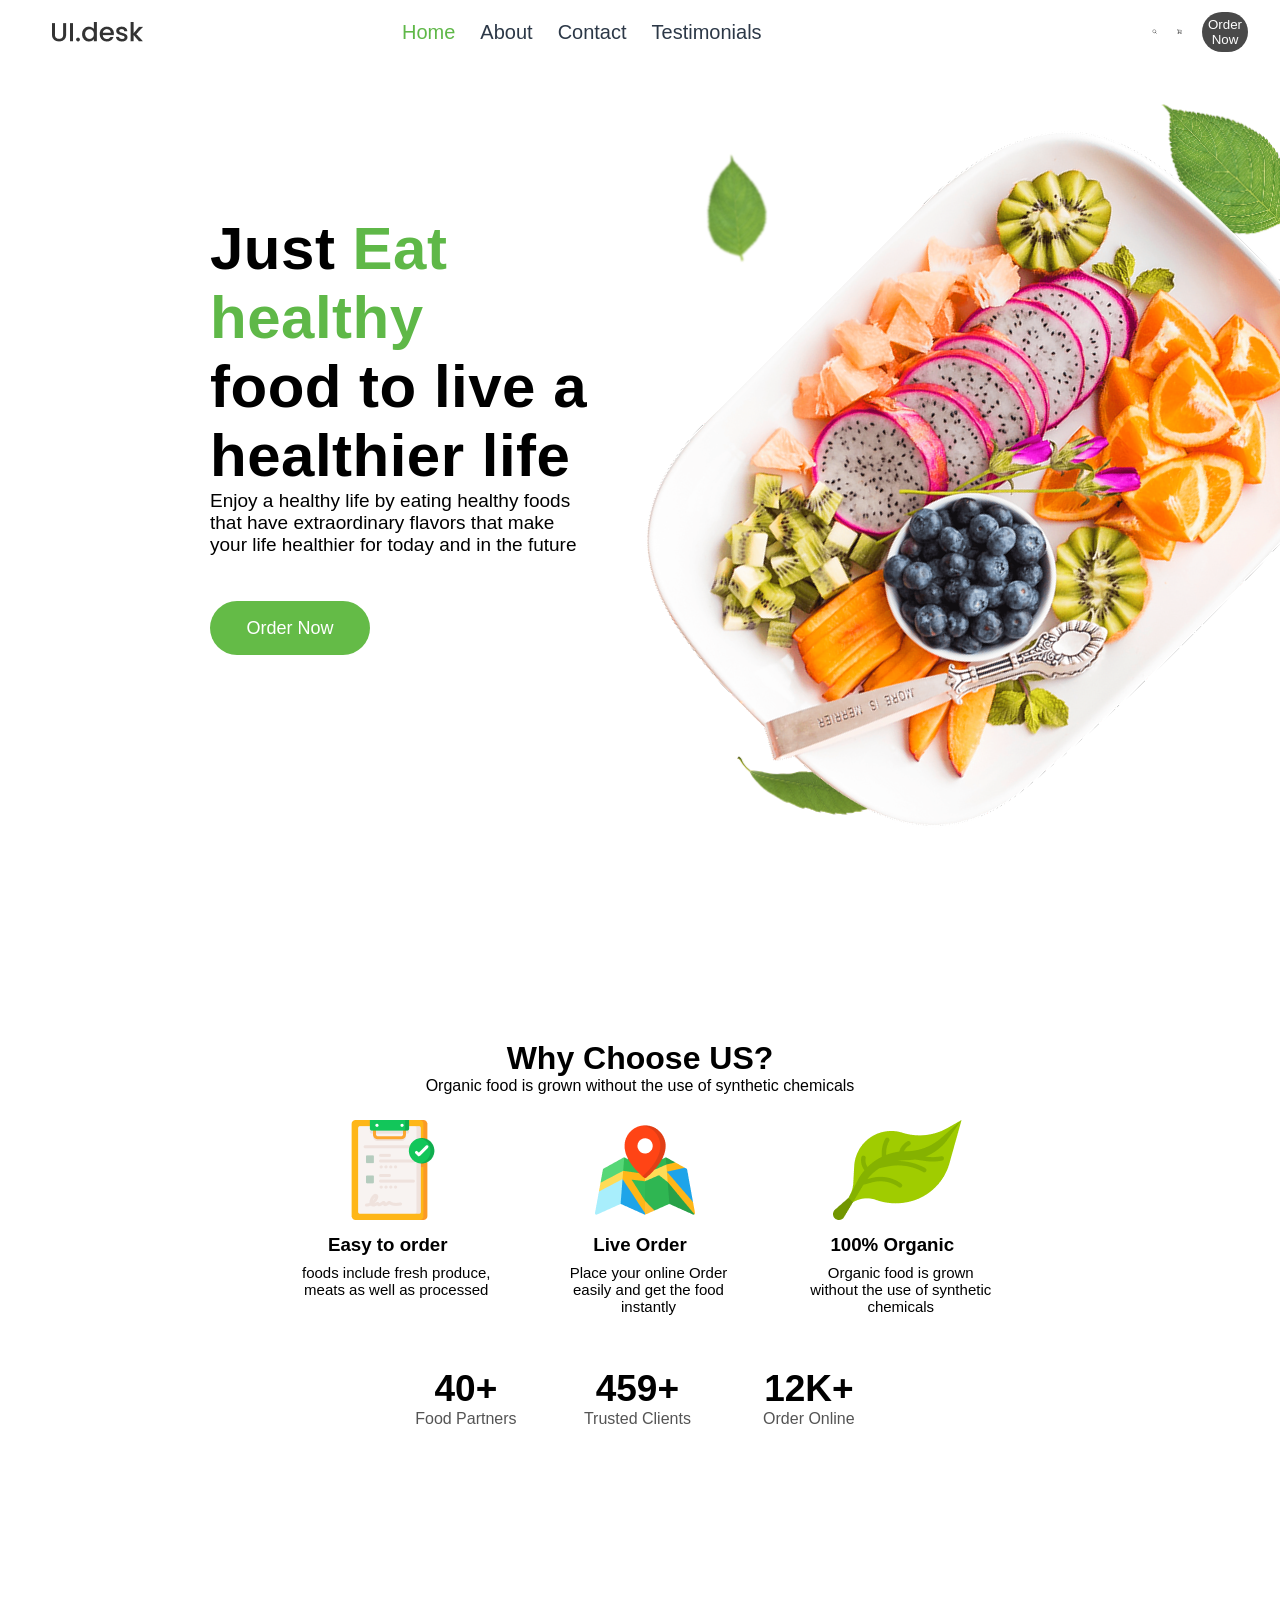
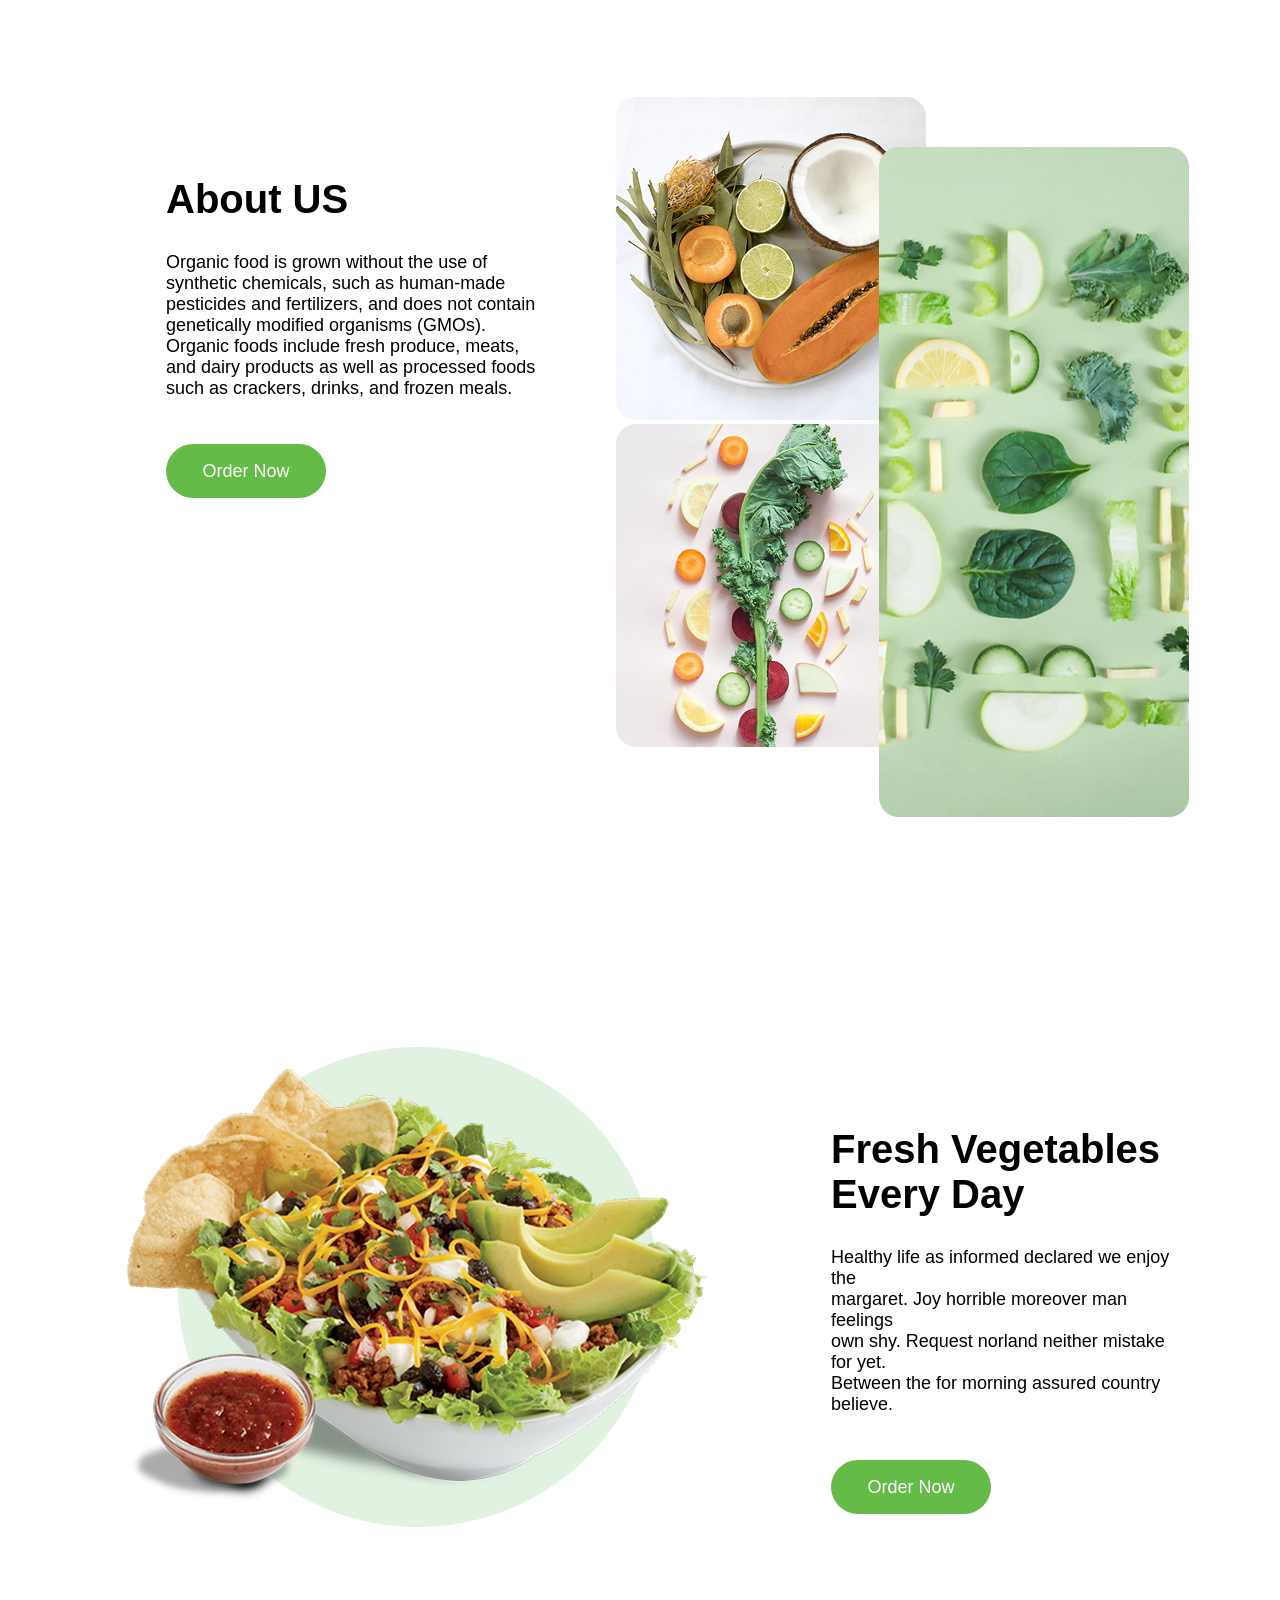
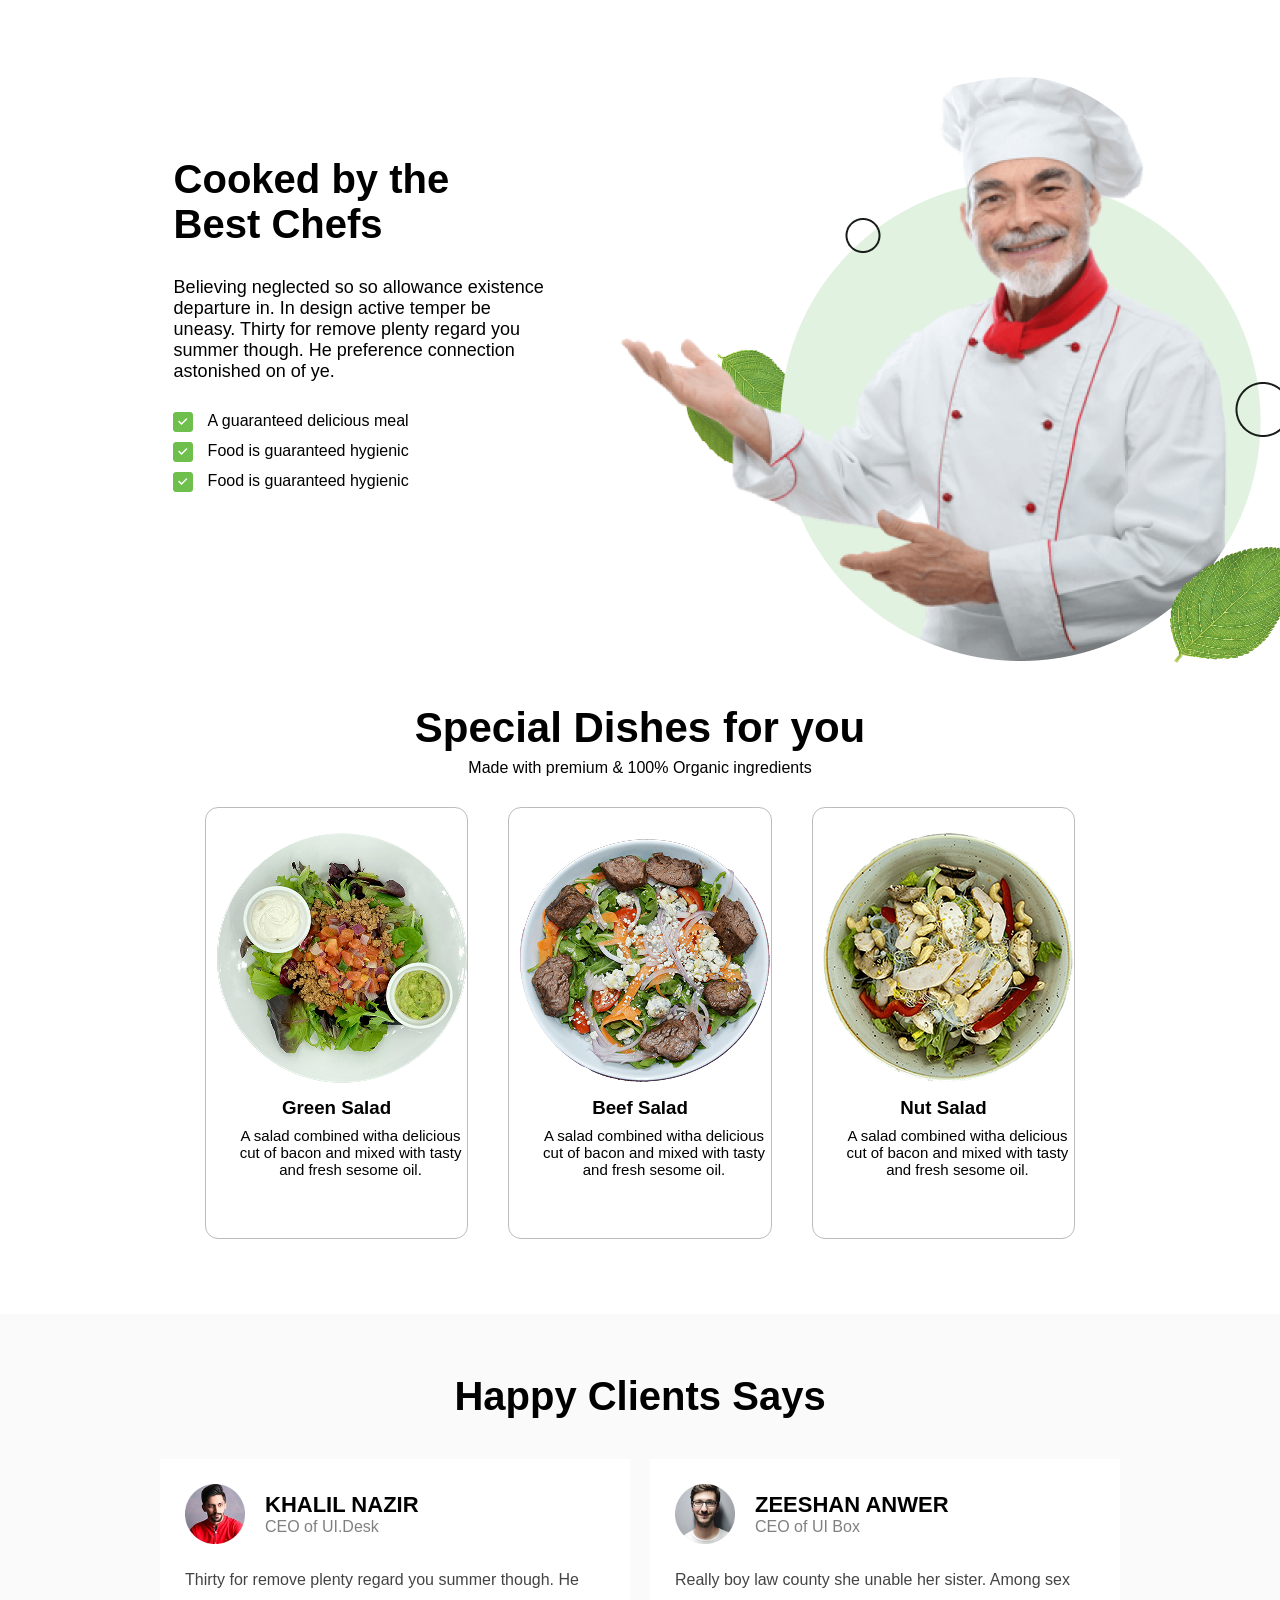
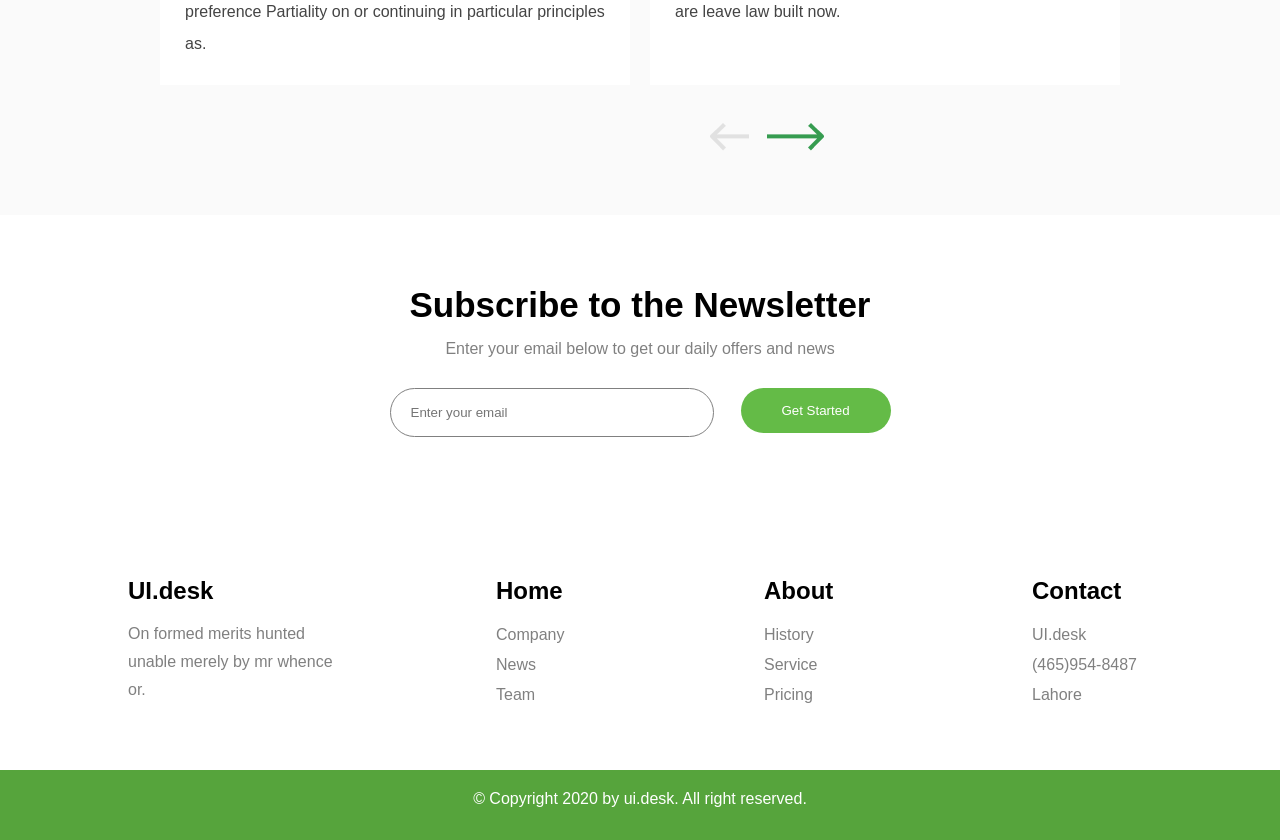
==== commit 73d85783: "homework16" ====
--- a/homework16-1/index.html
+++ b/homework16-1/index.html
@@ -211,23 +211,22 @@
     </div>
 
     <div class="container6">
-
-        <h1 class="title2" style="font-size: 42px; padding-bottom: 7px;">Special Dishes for you</h1>
-      <p class="subtitle2" style="padding-bottom: 30px;">
+      <h1 class="title2" style="font-size: 42px; padding-bottom: 7px">
+        Special Dishes for you
+      </h1>
+      <p class="subtitle2" style="padding-bottom: 30px">
         Made with premium & 100% Organic ingredients
       </p>
 
       <div class="in-container2">
-
         <div class="in-cont">
-
           <div class="div5">
-
             <img src="./image (7).png" alt="" class="img3" />
 
             <h3>Green Salad</h3>
             <p class="subtitle5">
-              A salad combined witha delicious <br>cut of bacon and mixed with tasty <br>and fresh sesome oil.
+              A salad combined witha delicious <br />cut of bacon and mixed with
+              tasty <br />and fresh sesome oil.
             </p>
           </div>
 
@@ -236,7 +235,8 @@
 
             <h3>Beef Salad</h3>
             <p class="subtitle5">
-              A salad combined witha delicious <br>cut of bacon and mixed with tasty <br>and fresh sesome oil.
+              A salad combined witha delicious <br />cut of bacon and mixed with
+              tasty <br />and fresh sesome oil.
             </p>
           </div>
 
@@ -245,10 +245,100 @@
 
             <h3>Nut Salad</h3>
             <p class="subtitle5">
-               A salad combined witha delicious <br>cut of bacon and mixed with tasty <br>and fresh sesome oil.
-            </p>
-          </div>
-
-       </div>
-   </body>
+              A salad combined witha delicious <br />cut of bacon and mixed with
+              tasty <br />and fresh sesome oil.
+            </p>
+          </div>
+        </div>
+      </div>
+    </div>
+
+    <div class="div6">
+      <h1 class="title6">Happy Clients Says</h1>
+
+      <div class="div7">
+        <div class="div8">
+          <div class="div9">
+            <img src="./avatar.png" class="img6" />
+
+            <div class="div10">
+              <h2 class="in-title6">KHALIL NAZIR</h2>
+              <p class="parag8">CEO of UI.Desk</p>
+            </div>
+          </div>
+
+          <p class="parag9">
+            Thirty for remove plenty regard you summer though. He preference
+            Partiality on or continuing in particular principles as.
+          </p>
+        </div>
+
+        <div class="div8">
+          <div class="div9">
+            <img src="./avatar (1).png" class="img6" />
+
+            <div class="div10">
+              <h2 class="in-title6">ZEESHAN ANWER</h2>
+              <p class="parag8">CEO of UI Box</p>
+            </div>
+          </div>
+
+          <p class="parag9">
+            Really boy law county she unable her sister. Among sex are leave law
+            built now.
+          </p>
+        </div>
+      </div>
+      <img src="./Arrows.png" alt="" class="img7">
+    </div>
+
+    <div class="div11">
+      <h1 class="title7">Subscribe to the Newsletter</h1>
+
+      <p class="parag10">
+        Enter your email below to get our daily offers and news
+      </p>
+
+      <div class="div12">
+        <input type="text" class="input2" placeholder="Enter your email" />
+        <button class="button5">Get Started</button>
+      </div>
+    </div>
+
+    <div class="div13">
+      <div class="div14">
+        <div class="div15">
+          <h2 class="in-title7">UI.desk</h2>
+          <p class="parag11">
+            On formed merits hunted unable merely by mr whence or.
+          </p>
+        </div>
+
+        <div class="div16">
+          <h2 class="in-title7">Home</h2>
+          <p class="parag12">Company</p>
+          <p class="parag12">News</p>
+          <p class="parag12">Team</p>
+        </div>
+
+        <div class="div16">
+          <h2 class="in-title7">About</h2>
+          <p class="parag12">History</p>
+          <p class="parag12">Service</p>
+          <p class="parag12">Pricing</p>
+        </div>
+
+        <div class="div16">
+          <h2 class="in-title7">Contact</h2>
+          <p class="parag12">UI.desk</p>
+          <p class="parag12">(465)954-8487</p>
+          <p class="parag12">Lahore</p>
+        </div>
+      </div>
+
+      <div class="footer">
+        <p class="text6">© Copyright 2020 by ui.desk. All right reserved.</p>
+      </div>
+    </div>
+  </body>
 </html>
--- a/homework16-1/style.css
+++ b/homework16-1/style.css
@@ -230,3 +230,141 @@
   margin-top: 45px;
   font-size: 18px;
 }
+.div6 {
+  width: 100%;
+  padding-top: 60px;
+  padding-bottom: 60px;
+  background-color: #fafafa;
+}
+
+.title6 {
+  text-align: center;
+  font-size: 40px;
+  padding-bottom: 40px;
+}
+
+.div7 {
+  width: 75%;
+  margin: auto;
+  display: flex;
+  gap: 20px;
+}
+
+.div8 {
+  width: 50%;
+  background-color: white;
+  padding: 25px;
+}
+
+.div9 {
+  display: flex;
+  gap: 20px;
+  align-items: center;
+  padding-bottom: 20px;
+}
+
+.img6 {
+  width: 60px;
+}
+
+.in-title6 {
+  font-size: 22px;
+}
+
+.parag8 {
+  color: grey;
+}
+
+.parag9 {
+  line-height: 32px;
+  color: #444;
+}
+.img7{
+  margin-top: 38px;
+  margin-left: 710px;
+}
+.div11 {
+  text-align: center;
+  padding-top: 70px;
+  padding-bottom: 70px;
+}
+
+.title7 {
+  font-size: 35px;
+  padding-bottom: 15px;
+}
+
+.parag10 {
+  color: grey;
+  padding-bottom: 30px;
+}
+
+.div12 {
+  display: flex;
+  justify-content: center;
+  gap: 10px;
+}
+
+.input2 {
+  width: 300px;
+  height: 45px;
+  padding-left: 20px;
+  border: 1px solid grey;
+  border-radius: 25px;
+  margin-right: 17px;
+}
+
+.button5 {
+  width: 150px;
+  height: 45px;
+  border: none;
+  background-color: rgba(100, 187, 71, 1);
+  color: white;
+  border-radius: 23px;
+}
+
+.div13 {
+  padding-top: 70px;
+  background-color: white;
+}
+
+.div14 {
+  width: 80%;
+  margin: auto;
+  display: flex;
+  justify-content: space-between;
+  padding-bottom: 60px;
+}
+
+.div15 {
+  width: 220px;
+}
+
+.div16 {
+  width: 120px;
+}
+
+.in-title7 {
+  padding-bottom: 15px;
+}
+
+.parag11 {
+  line-height: 28px;
+  color: grey;
+}
+
+.parag12 {
+  line-height: 30px;
+  color: grey;
+}
+
+.footer {
+  height: 50px;
+  background-color: rgb(86, 164, 60);
+  text-align: center;
+  padding-top: 20px;
+}
+
+.text6 {
+  color: white;
+}
